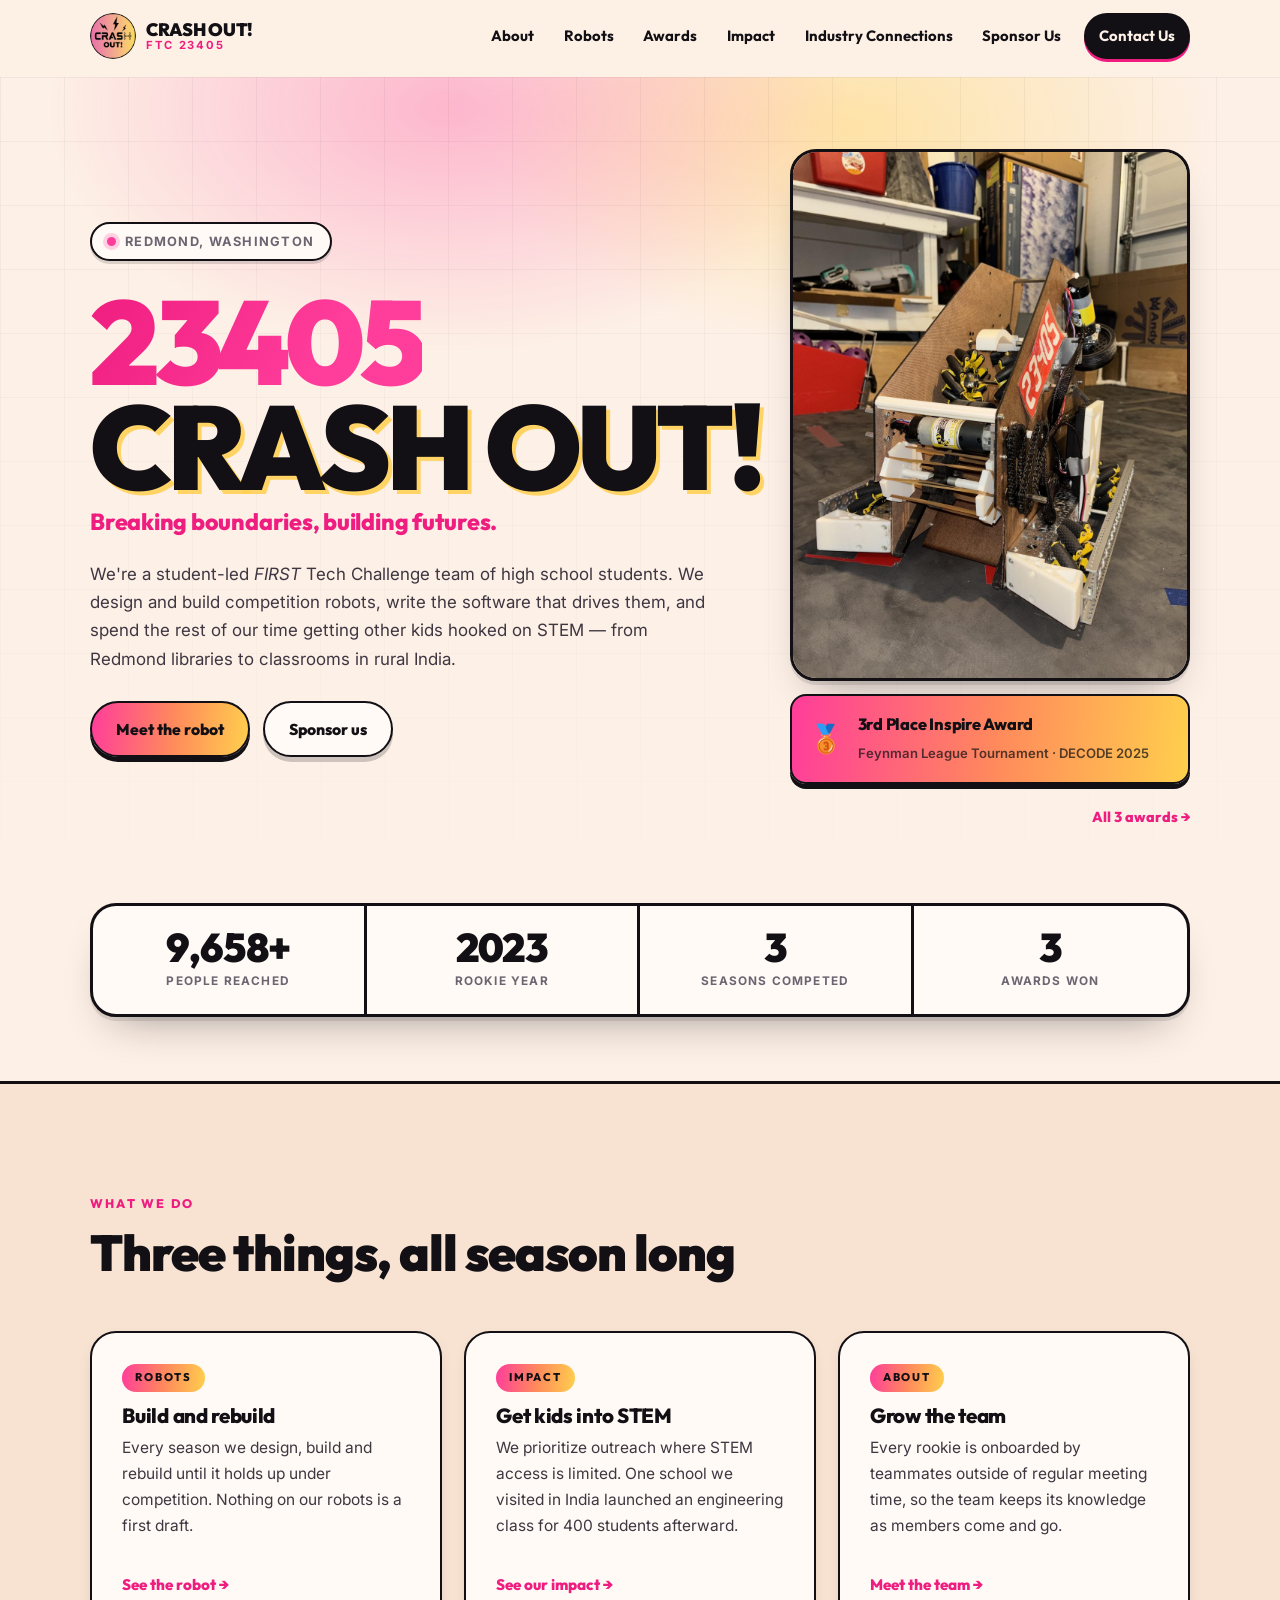
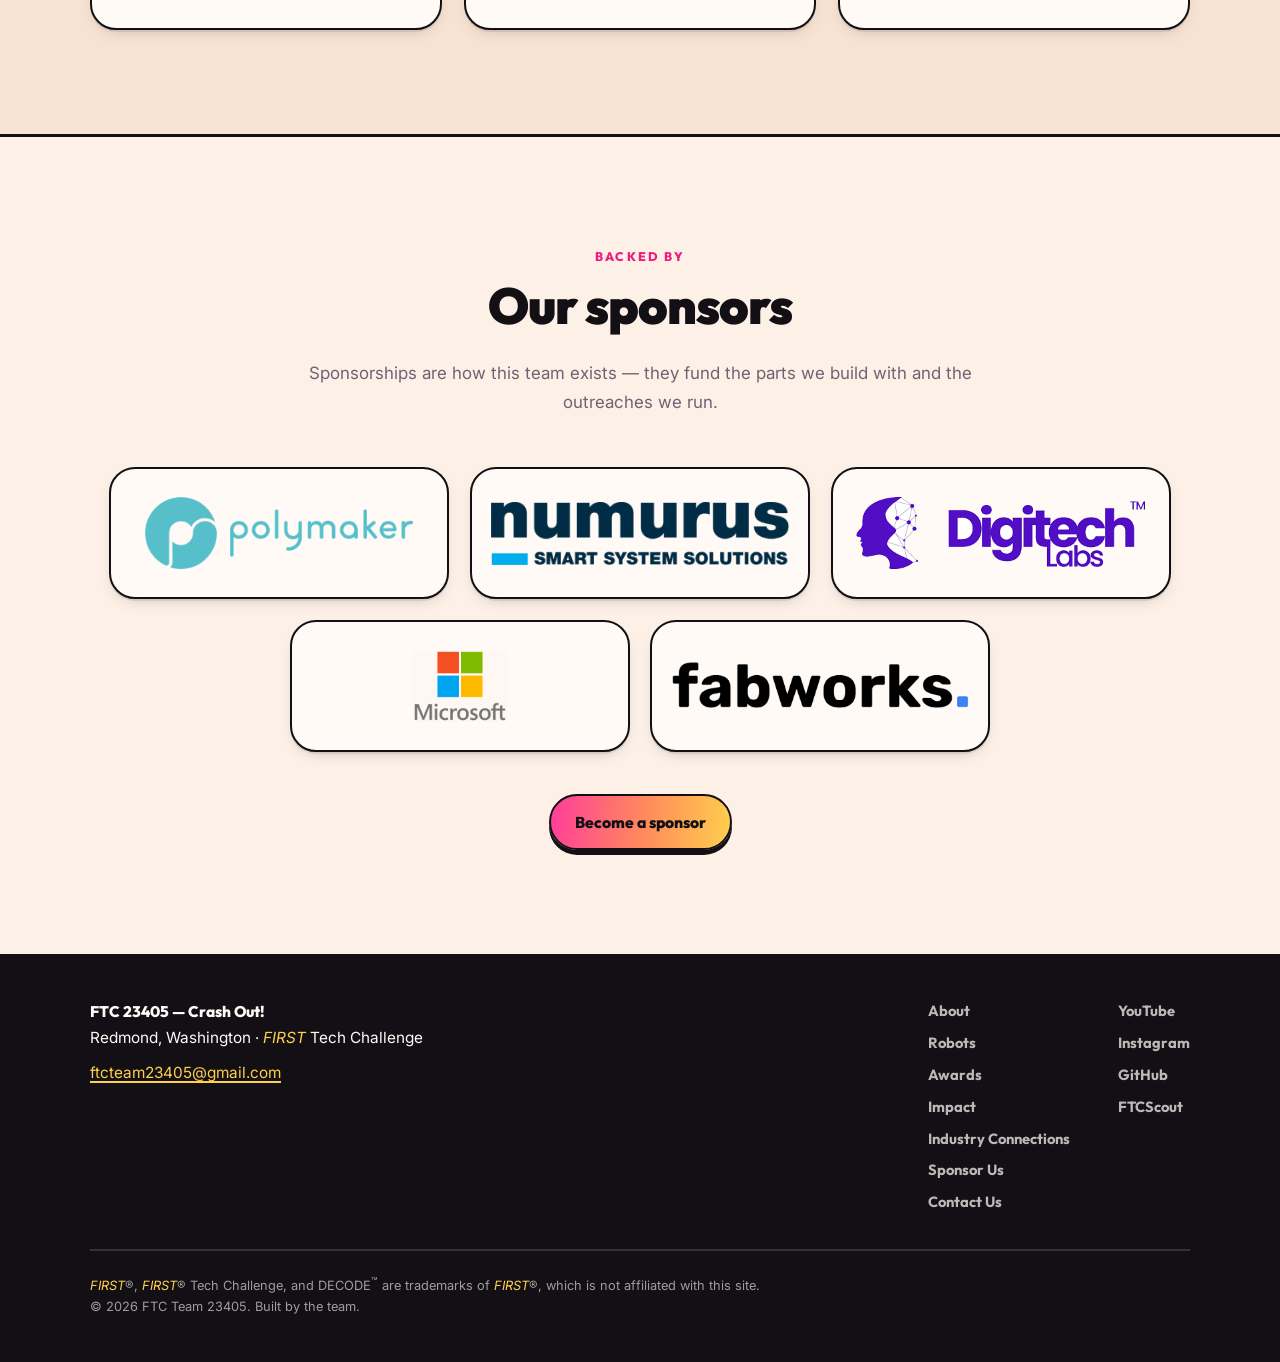
==== index.html @ 450152d6 "Add the Fabworks logo Fabworks' tile now shows their real logo instead of the text fallback, so all " ====
<!DOCTYPE html>
<html lang="en">
<head>
<meta charset="utf-8">
<meta name="viewport" content="width=device-width, initial-scale=1">
<title>Crash Out! &mdash; FTC Team 23405</title>
<meta name="description" content="FIRST Tech Challenge Team 23405 &quot;Crash Out!&quot; from Redmond, Washington. Breaking boundaries, building futures.">
<meta name="theme-color" content="#fdf0e6">

<meta property="og:type" content="website">
<meta property="og:title" content="Crash Out! — FTC Team 23405">
<meta property="og:description" content="FIRST Tech Challenge Team 23405 from Redmond, WA. Breaking boundaries, building futures.">
<meta property="og:url" content="https://ftc23405.github.io/">
<meta property="og:image" content="https://ftc23405.github.io/assets/img/og-cover.png">
<meta name="twitter:card" content="summary_large_image">

<link rel="icon" href="assets/img/favicon.svg" type="image/svg+xml">
<link rel="apple-touch-icon" href="assets/img/apple-touch-icon.png">

<link rel="preconnect" href="https://fonts.googleapis.com">
<link rel="preconnect" href="https://fonts.gstatic.com" crossorigin>
<link href="https://fonts.googleapis.com/css2?family=Outfit:wght@400;500;600;700;800;900&family=Inter:wght@400;500;600;700&display=swap" rel="stylesheet">

<link rel="stylesheet" href="assets/css/style.css">
<script>document.documentElement.classList.add("js");</script>
</head>
<body>

<a class="skip-link" href="#main">Skip to content</a>

<!-- ============ NAV (identical on every page except aria-current) ============ -->
<header class="nav" id="nav">
  <div class="nav__inner">
    <a class="brand" href="index.html" aria-current="page">
      <img class="brand__logo" src="assets/img/logo.png" alt="" width="46" height="46"
           data-fallback="assets/img/logo.svg">
      <span class="brand__text">
        <strong>CRASH OUT!</strong>
        <em>FTC&nbsp;23405</em>
      </span>
    </a>

    <nav class="nav__links" id="navLinks" aria-label="Main">
      <a href="about.html">About</a>
      <a href="robots.html">Robots</a>
      <a href="awards.html">Awards</a>
      <a href="impact.html">Impact</a>
      <a href="industry.html">Industry Connections</a>
      <a href="sponsor.html">Sponsor Us</a>
      <a class="nav__cta" href="contact.html">Contact Us</a>
    </nav>

    <button class="nav__toggle" id="navToggle" aria-expanded="false" aria-controls="navLinks" aria-label="Open menu">
      <span></span><span></span><span></span>
    </button>
  </div>
  <div class="nav__progress" id="navProgress" aria-hidden="true"></div>
</header>

<main id="main">

<!-- ============ HERO ============ -->
<section class="hero">
  <div class="hero__glow" aria-hidden="true"></div>
  <div class="hero__grid-lines" aria-hidden="true"></div>

  <div class="wrap hero__inner">
    <div class="hero__copy">
      <p class="eyebrow"><span class="dot"></span> Redmond, Washington</p>
      <h1 class="hero__title">
        <span class="hero__num">23405</span>
        <span class="hero__name">CRASH&nbsp;OUT!</span>
      </h1>
      <p class="hero__tag">Breaking boundaries, building futures.</p>
      <p class="hero__lede">
        We're a student-led <em>FIRST</em> Tech Challenge team of high school students. We design
        and build competition robots, write the software that drives them, and spend the rest of our
        time getting other kids hooked on STEM &mdash; from Redmond libraries to classrooms in rural
        India.
      </p>
      <div class="hero__actions">
        <a class="btn btn--primary" href="robots.html">Meet the robot</a>
        <a class="btn btn--ghost" href="sponsor.html">Sponsor us</a>
      </div>
    </div>

    <div class="hero__badge-stack">
      <figure class="hero__shot">
        <img src="assets/img/robot-decode.jpg"
             alt="The team's DECODE 2025-26 competition robot, showing its flywheel shooter, intake and ramp."
             width="1050" height="1400">
      </figure>
      <div class="badge-card badge-card--award">
        <span class="badge-card__medal" aria-hidden="true">🥉</span>
        <div>
          <strong>3rd Place Inspire Award</strong>
          <span>Feynman League Tournament &middot; DECODE 2025</span>
        </div>
      </div>
      <p class="hero__badge-more"><a href="awards.html">All 3 awards &rarr;</a></p>
    </div>
  </div>

  <div class="wrap">
    <ul class="statstrip">
      <li><span class="statstrip__num" data-count="10180" data-suffix="+">0</span><span class="statstrip__label">People reached</span></li>
      <!-- Not a data-count: a year must not be thousands-separated ("2,023") or counted up. -->
      <li><span class="statstrip__num">2023</span><span class="statstrip__label">Rookie year</span></li>
      <li><span class="statstrip__num" data-count="3">0</span><span class="statstrip__label">Seasons competed</span></li>
      <li><span class="statstrip__num" data-count="3">0</span><span class="statstrip__label">Awards won</span></li>
    </ul>
  </div>
</section>

<!-- ============ WHAT WE DO ============ -->
<section class="section section--alt">
  <div class="wrap">
    <header class="section__head reveal">
      <p class="kicker">What we do</p>
      <h2>Three things, all season long</h2>
    </header>

    <div class="grid grid--three">
      <a class="teaser reveal" href="robots.html">
        <span class="teaser__tag">Robots</span>
        <h3>Build and rebuild</h3>
        <p>
          Every season we design, build and rebuild until it holds up under competition. Nothing on
          our robots is a first draft.
        </p>
        <span class="teaser__go">See the robot &rarr;</span>
      </a>

      <a class="teaser reveal" href="impact.html">
        <span class="teaser__tag">Impact</span>
        <h3>Get kids into STEM</h3>
        <p>
          We prioritize outreach where STEM access is limited. One school we visited in India
          launched an engineering class for 400 students afterward.
        </p>
        <span class="teaser__go">See our impact &rarr;</span>
      </a>

      <a class="teaser reveal" href="about.html">
        <span class="teaser__tag">About</span>
        <h3>Grow the team</h3>
        <p>
          Every rookie is onboarded by teammates outside of regular meeting time, so the team keeps
          its knowledge as members come and go.
        </p>
        <span class="teaser__go">Meet the team &rarr;</span>
      </a>
    </div>
  </div>
</section>

<!-- ============ SPONSOR STRIP ============ -->
<section class="section">
  <div class="wrap">
    <header class="section__head section__head--center reveal">
      <p class="kicker">Backed by</p>
      <h2>Our sponsors</h2>
      <p class="section__sub">
        Sponsorships are how this team exists &mdash; they fund the parts we build with and the
        outreaches we run.
      </p>
    </header>

    <ul class="sponsors reveal">
      <li class="sponsor">
        <a href="https://polymaker.com/" target="_blank" rel="noopener">
          <img src="assets/img/sponsors/polymaker.png" alt="Polymaker" loading="lazy" width="700" height="188">
        </a>
      </li>
      <li class="sponsor">
        <a href="https://numurus.com/" target="_blank" rel="noopener">
          <img src="assets/img/sponsors/numurus.png" alt="Numurus" loading="lazy" width="700" height="148">
        </a>
      </li>
      <li class="sponsor">
        <a href="https://digitechlabs.com/" target="_blank" rel="noopener">
          <img src="assets/img/sponsors/digitech-labs.png" alt="Digitech Labs" loading="lazy" width="434" height="108">
        </a>
      </li>
      <li class="sponsor">
        <a href="https://www.microsoft.com/" target="_blank" rel="noopener">
          <img src="assets/img/sponsors/microsoft.png" alt="Microsoft" loading="lazy" width="261" height="200">
        </a>
      </li>
      <li class="sponsor">
        <a href="https://www.fabworks.com/" target="_blank" rel="noopener">
          <img src="assets/img/sponsors/fabworks.png" alt="Fabworks" loading="lazy" width="445" height="73">
        </a>
      </li>
    </ul>

    <p class="center-cta reveal"><a class="btn btn--primary" href="sponsor.html">Become a sponsor</a></p>
  </div>
</section>

</main>

<!-- ============ FOOTER ============ -->
<footer class="footer">
  <div class="wrap footer__inner">
    <div class="footer__brand">
      <p><strong>FTC 23405 &mdash; Crash Out!</strong><br>Redmond, Washington &middot; <em>FIRST</em> Tech Challenge</p>
      <p><a href="mailto:ftcteam23405@gmail.com">ftcteam23405@gmail.com</a></p>
    </div>

    <nav class="footer__nav" aria-label="Footer">
      <a href="about.html">About</a>
      <a href="robots.html">Robots</a>
      <a href="awards.html">Awards</a>
      <a href="impact.html">Impact</a>
      <a href="industry.html">Industry Connections</a>
      <a href="sponsor.html">Sponsor Us</a>
      <a href="contact.html">Contact Us</a>
    </nav>

    <nav class="footer__social" aria-label="Social">
      <a href="https://youtube.com/@ftc23405" target="_blank" rel="noopener">YouTube</a>
      <a href="https://instagram.com/ftc23405" target="_blank" rel="noopener">Instagram</a>
      <a href="https://github.com/ftcteam23405" target="_blank" rel="noopener">GitHub</a>
      <a href="https://ftcscout.org/teams/23405" target="_blank" rel="noopener">FTCScout</a>
    </nav>

    <p class="footer__legal">
      <em>FIRST</em>&reg;, <em>FIRST</em>&reg; Tech Challenge, and DECODE<sup>&trade;</sup> are trademarks of
      <em>FIRST</em>&reg;, which is not affiliated with this site.<br>
      &copy; <span data-year>2026</span> FTC Team 23405. Built by the team.
    </p>
  </div>
</footer>

<script src="assets/js/main.js" defer></script>
</body>
</html>
---- assets/css/style.css ----
/* ==========================================================================
   FTC 23405 "Crash Out!" — site styles
   Palette lifted from the team's engineering portfolio:
   cream page, hot-pink → amber gradient, orange content cards, black ink.
   ========================================================================== */

:root {
  /* brand */
  --cream:      #fdf0e6;
  --cream-deep: #f8e3d3;
  --pink:       #ff3d9a;
  --magenta:    #ef1d80;
  --coral:      #ff8a5c;
  --orange:     #f7943f;
  --orange-lt:  #fbb05c;
  --amber:      #ffcf4d;
  --ink:        #121014;
  --ink-soft:   #3e3742;
  --ink-mute:   #6d6472;
  --paper:      #fffaf5;
  --line:       #e8d3c1;

  --grad-brand: linear-gradient(96deg, var(--pink) 0%, var(--coral) 52%, var(--amber) 100%);
  --grad-card:  linear-gradient(150deg, var(--orange) 0%, var(--orange-lt) 100%);
  --grad-ink:   linear-gradient(160deg, #1a161d 0%, #241d28 100%);

  /* type */
  --ff-display: "Outfit", "Segoe UI", system-ui, sans-serif;
  --ff-body:    "Inter", "Segoe UI", system-ui, sans-serif;

  /* space + shape */
  --r-sm: 10px;
  --r-md: 16px;
  --r-lg: 26px;
  --r-pill: 999px;
  --gut: clamp(1.15rem, 4vw, 2.5rem);
  --maxw: 1180px;

  --shadow-sm: 0 2px 0 rgba(18,16,20,.08), 0 6px 18px -10px rgba(18,16,20,.35);
  --shadow-md: 0 4px 0 rgba(18,16,20,.10), 0 22px 45px -24px rgba(18,16,20,.45);
  --shadow-pop: 0 5px 0 var(--ink);

  --nav-h: 72px;
}

/* ---------- reset-ish ---------- */
*, *::before, *::after { box-sizing: border-box; }
html { -webkit-text-size-adjust: 100%; scroll-behavior: smooth; }
@media (prefers-reduced-motion: reduce) { html { scroll-behavior: auto; } }

body {
  margin: 0;
  font-family: var(--ff-body);
  font-size: clamp(1rem, .3vw + .95rem, 1.075rem);
  line-height: 1.68;
  color: var(--ink-soft);
  background: var(--cream);
  -webkit-font-smoothing: antialiased;
  overflow-x: hidden;
}

h1, h2, h3, h4 {
  font-family: var(--ff-display);
  color: var(--ink);
  line-height: 1.08;
  letter-spacing: -.02em;
  margin: 0 0 .5em;
}
h2 { font-size: clamp(2rem, 4.4vw, 3.15rem); font-weight: 900; }
h3 { font-size: clamp(1.2rem, 1.6vw, 1.42rem); font-weight: 800; letter-spacing: -.015em; }
h4 { font-size: 1.02rem; font-weight: 800; }
p  { margin: 0 0 1em; }
p:last-child { margin-bottom: 0; }
em { font-style: italic; }
a { color: var(--magenta); text-decoration-thickness: 2px; text-underline-offset: 3px; }
a:hover { color: var(--ink); }
img { max-width: 100%; height: auto; display: block; }
ul, ol { margin: 0; padding: 0; }

:focus-visible {
  outline: 3px solid var(--magenta);
  outline-offset: 3px;
  border-radius: 4px;
}

.skip-link {
  position: absolute; left: -9999px; top: 0; z-index: 200;
  background: var(--ink); color: #fff; padding: .8rem 1.2rem;
  border-radius: 0 0 var(--r-sm) 0; font-weight: 700;
}
.skip-link:focus { left: 0; color: #fff; }

.wrap { width: 100%; max-width: var(--maxw); margin-inline: auto; padding-inline: var(--gut); }

/* ==========================================================================
   NAV
   ========================================================================== */
.nav {
  position: sticky; top: 0; z-index: 100;
  background: rgba(253,240,230,.86);
  backdrop-filter: saturate(150%) blur(14px);
  border-bottom: 2px solid transparent;
  transition: border-color .25s ease, box-shadow .25s ease, background .25s ease;
}
.nav.is-stuck {
  border-bottom-color: var(--ink);
  box-shadow: 0 10px 30px -22px rgba(18,16,20,.6);
}
.nav__inner {
  max-width: var(--maxw); margin-inline: auto;
  padding: 0 var(--gut);
  min-height: var(--nav-h);
  display: flex; align-items: center; gap: 1rem;
}

.brand { display: flex; align-items: center; gap: .65rem; text-decoration: none; margin-right: auto; }
.brand__logo {
  width: 46px; height: 46px; flex: none;
  border-radius: 50%; object-fit: contain;
}
.brand__text { display: flex; flex-direction: column; line-height: 1.05; }
.brand__text strong {
  font-family: var(--ff-display); font-weight: 900; font-size: 1.12rem;
  letter-spacing: -.02em; color: var(--ink);
}
.brand__text em {
  font-style: normal; font-size: .7rem; font-weight: 700; letter-spacing: .16em;
  color: var(--magenta); text-transform: uppercase;
}

.nav__links { display: flex; align-items: center; gap: .25rem; }
.nav__links a {
  font-family: var(--ff-display);
  font-weight: 700; font-size: .93rem;
  color: var(--ink); text-decoration: none;
  padding: .55rem .8rem; border-radius: var(--r-pill);
  position: relative; transition: background .2s ease, color .2s ease;
}
.nav__links a:hover { background: rgba(239,29,128,.1); }

/* Active tab. Driven by aria-current in the markup, so the accessible state and the
   visual state can never disagree. */
.nav__links a[aria-current="page"] { color: var(--magenta); background: rgba(239,29,128,.12); }
.nav__links a[aria-current="page"]::after {
  content: ""; position: absolute;
  left: .8rem; right: .8rem; bottom: .18rem; height: 3px;
  border-radius: 2px; background: var(--grad-brand);
}
.nav__links .nav__cta {
  margin-left: .4rem; background: var(--ink); color: var(--cream);
  border: 2px solid var(--ink); box-shadow: 0 3px 0 var(--magenta);
}
.nav__links .nav__cta:hover { background: var(--magenta); border-color: var(--magenta); color: #fff; box-shadow: 0 3px 0 var(--ink); }
.nav__links .nav__cta[aria-current="page"] { background: var(--magenta); border-color: var(--magenta); color: #fff; }
.nav__links .nav__cta[aria-current="page"]::after { display: none; }

.nav__toggle {
  display: none; width: 44px; height: 40px; flex: none;
  background: var(--paper); border: 2px solid var(--ink); border-radius: var(--r-sm);
  cursor: pointer; padding: 0; place-items: center; gap: 5px;
}
.nav__toggle span { display: block; width: 20px; height: 2.5px; background: var(--ink); border-radius: 2px; transition: transform .25s ease, opacity .2s ease; }
.nav__toggle[aria-expanded="true"] span:nth-child(1) { transform: translateY(7.5px) rotate(45deg); }
.nav__toggle[aria-expanded="true"] span:nth-child(2) { opacity: 0; }
.nav__toggle[aria-expanded="true"] span:nth-child(3) { transform: translateY(-7.5px) rotate(-45deg); }

.nav__progress {
  height: 3px; width: 0%;
  background: var(--grad-brand);
  transition: width .1s linear;
}

/* 1080px, not 900: seven tabs including "Industry Connections" need the room. */
@media (max-width: 1080px) {
  .nav__toggle { display: grid; }
  .nav__links {
    position: absolute; inset: var(--nav-h) 0 auto 0;
    flex-direction: column; align-items: stretch; gap: .2rem;
    background: var(--paper);
    border-block: 2px solid var(--ink);
    padding: .8rem var(--gut) 1.2rem;
    box-shadow: var(--shadow-md);
    display: none;
  }
  .nav__links.is-open { display: flex; }
  .nav__links a { padding: .8rem 1rem; font-size: 1.05rem; }
  .nav__links .nav__cta { margin: .4rem 0 0; text-align: center; }
  /* A full-width bar reads better than an underline in the stacked menu. */
  .nav__links a[aria-current="page"]::after {
    left: 0; right: auto; top: 0; bottom: 0;
    width: 5px; height: auto; border-radius: 0;
  }
}

/* ==========================================================================
   HERO
   ========================================================================== */
.hero { position: relative; padding: clamp(3rem, 8vh, 6rem) 0 0; overflow: hidden; }
.hero__glow {
  position: absolute; z-index: 0; pointer-events: none;
  inset-inline: -20%; top: -45vh; height: 95vh;
  background:
    radial-gradient(closest-side, rgba(255,61,154,.32), transparent 72%) 22% 55% / 62% 78% no-repeat,
    radial-gradient(closest-side, rgba(255,207,77,.42), transparent 70%) 78% 62% / 58% 72% no-repeat;
  filter: blur(6px);
}
.hero__grid-lines {
  position: absolute; inset: 0; z-index: 0; pointer-events: none;
  background-image:
    linear-gradient(to right, rgba(18,16,20,.045) 1px, transparent 1px),
    linear-gradient(to bottom, rgba(18,16,20,.045) 1px, transparent 1px);
  background-size: 64px 64px;
  mask-image: linear-gradient(to bottom, #000 0%, transparent 88%);
}
.hero__inner {
  position: relative; z-index: 1;
  display: grid; grid-template-columns: minmax(0,1.35fr) minmax(0,.85fr);
  gap: clamp(2rem, 5vw, 4rem); align-items: center;
  padding-bottom: clamp(2.5rem, 6vw, 4.5rem);
}
@media (max-width: 980px) { .hero__inner { grid-template-columns: 1fr; } }

.eyebrow {
  display: inline-flex; align-items: center; gap: .55rem;
  font-size: .8rem; font-weight: 700; letter-spacing: .1em; text-transform: uppercase;
  color: var(--ink-mute);
  background: var(--paper); border: 2px solid var(--ink);
  border-radius: var(--r-pill); padding: .4rem .95rem;
  box-shadow: 0 3px 0 rgba(18,16,20,.14);
}
.eyebrow .dot {
  width: 9px; height: 9px; border-radius: 50%; background: var(--pink);
  box-shadow: 0 0 0 4px rgba(255,61,154,.22);
  animation: pulse 2.4s ease-in-out infinite;
}
@keyframes pulse { 50% { box-shadow: 0 0 0 8px rgba(255,61,154,0); } }

.hero__title { margin: 1.1rem 0 .35rem; display: flex; flex-wrap: wrap; align-items: baseline; gap: .1em .35em; }
.hero__num, .hero__name {
  font-family: var(--ff-display); font-weight: 900;
  font-size: clamp(3rem, 11.5vw, 7.4rem); line-height: .86;
  letter-spacing: -.045em;
}
.hero__num {
  background: linear-gradient(120deg, var(--magenta), var(--pink) 70%);
  -webkit-background-clip: text; background-clip: text; color: transparent;
}
.hero__name {
  color: var(--ink);
  text-shadow: 4px 4px 0 rgba(255,207,77,.85);
}
.hero__tag {
  font-family: var(--ff-display); font-weight: 800;
  font-size: clamp(1.05rem, 2.2vw, 1.45rem);
  color: var(--magenta); letter-spacing: -.01em;
  margin: 0 0 1.1rem;
}
.hero__lede { max-width: 56ch; font-size: 1.06rem; color: var(--ink-soft); }
.hero__actions { display: flex; flex-wrap: wrap; gap: .8rem; margin-top: 1.7rem; }

/* buttons */
.btn {
  display: inline-flex; align-items: center; justify-content: center; gap: .5rem;
  font-family: var(--ff-display); font-weight: 800; font-size: .98rem;
  padding: .82rem 1.5rem; border-radius: var(--r-pill);
  text-decoration: none; border: 2.5px solid var(--ink); cursor: pointer;
  transition: transform .16s ease, box-shadow .16s ease, background .2s ease, color .2s ease;
}
.btn--lg { font-size: 1.1rem; padding: 1rem 1.8rem; }
.btn--primary { background: var(--grad-brand); color: var(--ink); box-shadow: var(--shadow-pop); }
.btn--primary:hover { transform: translateY(-3px); box-shadow: 0 8px 0 var(--ink); color: var(--ink); }
.btn--ghost { background: var(--paper); color: var(--ink); box-shadow: 0 5px 0 rgba(18,16,20,.2); }
.btn--ghost:hover { transform: translateY(-3px); background: var(--ink); color: var(--cream); box-shadow: 0 8px 0 var(--magenta); }
.btn:active { transform: translateY(1px); box-shadow: 0 2px 0 var(--ink); }

/* award badges */
.hero__badge-stack { display: grid; gap: .8rem; }
.badge-card {
  display: flex; align-items: center; gap: .9rem;
  background: var(--paper); border: 2.5px solid var(--ink);
  border-radius: var(--r-md); padding: .95rem 1.1rem;
  box-shadow: var(--shadow-sm);
  transition: transform .2s ease, box-shadow .2s ease;
}
.badge-card:hover { transform: translateX(4px); box-shadow: var(--shadow-md); }
.badge-card--award {
  background: var(--grad-brand);
  box-shadow: 0 5px 0 var(--ink);
}
.badge-card__medal { font-size: 1.7rem; line-height: 1; flex: none; }
.badge-card strong {
  display: block; font-family: var(--ff-display); font-weight: 800;
  font-size: 1.02rem; color: var(--ink); letter-spacing: -.015em;
}
.badge-card span:not(.badge-card__medal) { font-size: .82rem; color: var(--ink-mute); }
.badge-card--award span:not(.badge-card__medal) { color: rgba(18,16,20,.72); font-weight: 600; }

/* stat strip */
.statstrip {
  position: relative; z-index: 1;
  list-style: none; display: grid; grid-template-columns: repeat(4, 1fr);
  gap: 0; border: 3px solid var(--ink); border-radius: var(--r-lg);
  background: var(--paper); overflow: hidden;
  box-shadow: var(--shadow-md);
  margin-bottom: clamp(2rem, 6vw, 4rem);
}
.statstrip li {
  padding: 1.35rem 1rem; text-align: center;
  border-right: 3px solid var(--ink);
}
.statstrip li:last-child { border-right: 0; }
.statstrip__num {
  display: block; font-family: var(--ff-display); font-weight: 900;
  font-size: clamp(1.6rem, 3.4vw, 2.5rem); line-height: 1;
  color: var(--ink); letter-spacing: -.03em;
  font-variant-numeric: tabular-nums;
}
.statstrip__label {
  display: block; margin-top: .3rem;
  font-size: .74rem; font-weight: 700; letter-spacing: .1em;
  text-transform: uppercase; color: var(--ink-mute);
}
@media (max-width: 700px) {
  .statstrip { grid-template-columns: 1fr 1fr; }
  .statstrip li:nth-child(2) { border-right: 0; }
  .statstrip li:nth-child(-n+2) { border-bottom: 3px solid var(--ink); }
}

/* ==========================================================================
   SECTIONS
   ========================================================================== */
.section { padding: clamp(3.5rem, 9vw, 6.5rem) 0; position: relative; }
.section--alt { background: var(--cream-deep); border-block: 3px solid var(--ink); }
.section--dark { background: var(--grad-ink); border-block: 3px solid var(--ink); color: rgba(255,250,245,.82); }
.section--dark h2, .section--dark h3 { color: var(--paper); }
.section--dark .section__sub { color: rgba(255,250,245,.7); }

.section__head { max-width: 62ch; margin-bottom: clamp(2rem, 5vw, 3.2rem); }
.kicker {
  display: inline-block;
  font-family: var(--ff-display); font-weight: 800;
  font-size: .78rem; letter-spacing: .18em; text-transform: uppercase;
  color: var(--magenta); margin: 0 0 .7rem;
}
.kicker--light { color: var(--amber); }
.section__sub { font-size: 1.06rem; color: var(--ink-mute); margin: 0; }

.subhead {
  font-size: clamp(1.35rem, 2.6vw, 1.9rem); font-weight: 900;
  margin: clamp(2.8rem, 6vw, 4rem) 0 .3rem;
}
.subhead--tight { margin-top: clamp(1.6rem, 3vw, 2.2rem); }
.subhead__note { color: var(--ink-mute); margin-bottom: 1.6rem; }

/* Reveal on scroll. Scoped to .js (set by an inline script in <head>) so content is
   always visible if JavaScript is unavailable or main.js fails to load. */
.js .reveal {
  opacity: 0; transform: translateY(22px);
  transition: opacity .6s ease, transform .6s cubic-bezier(.2,.7,.3,1);
}
.js .reveal.is-in { opacity: 1; transform: none; }
@media (prefers-reduced-motion: reduce) {
  .js .reveal { opacity: 1; transform: none; transition: none; }
}

/* ==========================================================================
   CARDS / ABOUT
   ========================================================================== */
.grid { display: grid; gap: clamp(1rem, 2vw, 1.35rem); }
.grid--about { grid-template-columns: repeat(6, 1fr); }
.grid--about > * { grid-column: span 3; }
.grid--about .card--wide { grid-column: span 6; }
.grid--about .card--goals { grid-column: span 6; }
.grid--about .card--quote { grid-column: span 6; }
@media (max-width: 880px) {
  /* Collapse to one track. The span overrides below must repeat the two-class selectors
     above: `.grid--about > *` alone loses the specificity contest to
     `.grid--about .card--wide`, leaving a stale span that re-creates the extra columns. */
  .grid--about { grid-template-columns: 1fr; }
  .grid--about > *,
  .grid--about .card--wide,
  .grid--about .card--goals,
  .grid--about .card--quote { grid-column: auto; }
}

.card {
  background: var(--grad-card); color: rgba(18,16,20,.86);
  border: 2.5px solid var(--ink); border-radius: var(--r-lg);
  padding: clamp(1.3rem, 2.4vw, 1.9rem);
  box-shadow: var(--shadow-sm);
  transition: transform .22s ease, box-shadow .22s ease;
}
.card:hover { transform: translateY(-4px); box-shadow: var(--shadow-md); }
.card h3 { margin-bottom: .6rem; }
.card--values { background: var(--paper); }
.card--quote {
  background: var(--paper); border-left-width: 12px; border-left-color: var(--magenta);
  display: flex; flex-direction: column; justify-content: center;
}
.card--quote blockquote {
  margin: 0 0 .8rem; font-family: var(--ff-display); font-weight: 600;
  font-size: clamp(1rem, 1.6vw, 1.15rem); line-height: 1.45; color: var(--ink);
}
.card--quote footer { font-size: .88rem; font-weight: 700; color: var(--magenta); }
.card--cta { background: var(--paper); display: flex; flex-direction: column; align-items: flex-start; gap: .4rem; }
.card--cta .btn { margin-top: .8rem; }

.ticks { list-style: none; display: grid; gap: .7rem; }
.ticks li { position: relative; padding-left: 1.9rem; font-size: .98rem; }
.ticks li::before {
  content: ""; position: absolute; left: 0; top: .45em;
  width: 1.15rem; height: 1.15rem; border-radius: 50%;
  background: var(--grad-brand); border: 2px solid var(--ink);
}
.ticks li::after {
  content: ""; position: absolute; left: .34rem; top: .72em;
  width: .32rem; height: .58rem;
  border: 2px solid var(--ink); border-top: 0; border-left: 0;
  transform: rotate(42deg);
}

.goalset { display: grid; grid-template-columns: repeat(3, 1fr); gap: 1rem; }
@media (max-width: 780px) { .goalset { grid-template-columns: 1fr; } }
.goal {
  background: rgba(255,250,245,.55); border: 2px solid rgba(18,16,20,.5);
  border-radius: var(--r-md); padding: 1.1rem;
}
.goal__tag {
  display: inline-block; margin-bottom: .5rem;
  font-family: var(--ff-display); font-weight: 800; font-size: .72rem;
  letter-spacing: .12em; text-transform: uppercase;
  background: var(--ink); color: var(--cream);
  padding: .28rem .7rem; border-radius: var(--r-pill);
}
.goal p { font-size: .93rem; margin: 0; }

/* ==========================================================================
   TIMELINE
   ========================================================================== */
.timeline { list-style: none; position: relative; padding-left: 2.6rem; }
.timeline::before {
  content: ""; position: absolute; left: .72rem; top: .6rem; bottom: 2rem;
  width: 4px; border-radius: 2px; background: var(--grad-brand);
}
.timeline__item { position: relative; padding-bottom: 1.5rem; }
.timeline__dot {
  position: absolute; left: -2.6rem; top: .35rem;
  width: 1.35rem; height: 1.35rem; border-radius: 50%;
  background: var(--grad-brand); border: 3px solid var(--ink);
  box-shadow: 0 0 0 5px var(--cream-deep);
}
.timeline__dot--hollow { background: var(--cream-deep); }
.timeline__body {
  background: var(--paper); border: 2.5px solid var(--ink); border-radius: var(--r-lg);
  padding: clamp(1.2rem, 2.2vw, 1.7rem);
  box-shadow: var(--shadow-sm);
  transition: transform .2s ease, box-shadow .2s ease;
}
.timeline__body:hover { transform: translateX(5px); box-shadow: var(--shadow-md); }
.timeline__body--muted { background: transparent; box-shadow: none; border-style: dashed; }
.timeline__date {
  font-family: var(--ff-display); font-weight: 800; font-size: .78rem;
  letter-spacing: .12em; text-transform: uppercase; color: var(--magenta);
  margin: 0 0 .35rem;
}
.timeline__body h3 { margin-bottom: .25rem; font-size: clamp(1.25rem, 2.2vw, 1.6rem); }
.timeline__meta { font-size: .88rem; font-weight: 600; color: var(--ink-mute); margin-bottom: .8rem; }
.pill {
  display: inline-block; margin-top: 1rem;
  font-family: var(--ff-display); font-weight: 800; font-size: .74rem;
  letter-spacing: .1em; text-transform: uppercase;
  padding: .35rem .85rem; border-radius: var(--r-pill);
  border: 2px solid var(--ink); background: var(--amber); color: var(--ink);
}

/* process */
.process {
  list-style: none;
  display: grid; grid-template-columns: repeat(5, 1fr);
  gap: .9rem; counter-reset: none;
}
@media (max-width: 1000px) { .process { grid-template-columns: repeat(2, 1fr); } }
@media (max-width: 560px)  { .process { grid-template-columns: 1fr; } }
.process li {
  background: var(--paper); border: 2.5px solid var(--ink); border-radius: var(--r-lg);
  padding: 1.2rem 1.1rem; position: relative;
  box-shadow: var(--shadow-sm);
  transition: transform .2s ease;
}
.process li:hover { transform: translateY(-5px); }
.process__n {
  display: grid; place-items: center;
  width: 2.1rem; height: 2.1rem; margin-bottom: .7rem;
  border-radius: 50%; background: var(--grad-brand); border: 2.5px solid var(--ink);
  font-family: var(--ff-display); font-weight: 900; color: var(--ink);
}
.process h4 { margin-bottom: .35rem; }
.process p { font-size: .9rem; color: var(--ink-mute); }

/* ==========================================================================
   SOFTWARE
   ========================================================================== */
.grid--soft { grid-template-columns: repeat(3, 1fr); }
.grid--soft .scard--wide { grid-column: span 2; }
@media (max-width: 1000px) { .grid--soft { grid-template-columns: repeat(2, 1fr); } }
@media (max-width: 700px)  { .grid--soft { grid-template-columns: 1fr; } .grid--soft .scard--wide { grid-column: span 1; } }

.scard {
  background: rgba(255,250,245,.055);
  border: 2px solid rgba(255,250,245,.16);
  border-radius: var(--r-lg);
  padding: clamp(1.3rem, 2.4vw, 1.8rem);
  transition: border-color .25s ease, background .25s ease, transform .25s ease;
}
.scard:hover {
  border-color: var(--amber); background: rgba(255,250,245,.09);
  transform: translateY(-4px);
}
.scard__tag {
  display: inline-block; margin-bottom: .8rem;
  font-family: var(--ff-display); font-weight: 800; font-size: .7rem;
  letter-spacing: .16em; text-transform: uppercase;
  background: var(--grad-brand); color: var(--ink);
  padding: .3rem .8rem; border-radius: var(--r-pill);
}
.scard h3 { margin-bottom: .55rem; }
.scard p { font-size: .97rem; }
.section--dark em { color: var(--amber); font-style: italic; }

/* ==========================================================================
   OUTREACH
   ========================================================================== */
.reachbar {
  display: grid; grid-template-columns: repeat(6, 1fr);
  border: 3px solid var(--ink); border-radius: var(--r-lg);
  background: var(--paper); overflow: hidden;
  box-shadow: var(--shadow-md); margin-bottom: clamp(1.6rem, 4vw, 2.6rem);
}
@media (max-width: 900px) { .reachbar { grid-template-columns: repeat(3, 1fr); } }
@media (max-width: 520px) { .reachbar { grid-template-columns: repeat(2, 1fr); } }
.reachbar > div {
  padding: 1.15rem .85rem; text-align: center;
  border-right: 2px solid rgba(18,16,20,.16);
  border-bottom: 2px solid rgba(18,16,20,.16);
}
.reachbar > div:last-child { border-right: 0; }
.reachbar__total { background: var(--grad-brand); }
.reachbar__n {
  display: block; font-family: var(--ff-display); font-weight: 900;
  font-size: clamp(1.25rem, 2.6vw, 1.85rem); line-height: 1.1;
  color: var(--ink); font-variant-numeric: tabular-nums; letter-spacing: -.02em;
}
.reachbar > div > span:last-child {
  font-size: .7rem; font-weight: 700; letter-spacing: .1em;
  text-transform: uppercase; color: var(--ink-mute);
}
.reachbar__total > span:last-child { color: rgba(18,16,20,.75); }

.grid--reach { grid-template-columns: repeat(6, 1fr); }
.grid--reach > * { grid-column: span 2; }
.grid--reach .rcard--feature { grid-column: span 6; }
.grid--reach .rcard--half { grid-column: span 3; }
@media (max-width: 940px) {
  /* Collapse to one track. The span overrides must repeat the two-class selectors above:
     `.grid--reach > *` alone loses to `.grid--reach .rcard--feature`, and the stale
     `span 6` then forces six implicit columns back into existence. */
  .grid--reach { grid-template-columns: 1fr; }
  .grid--reach > *,
  .grid--reach .rcard--feature,
  .grid--reach .rcard--half { grid-column: auto; }
}

.grid--two { grid-template-columns: 1fr 1fr; }
@media (max-width: 860px) { .grid--two { grid-template-columns: 1fr; } }

.rcard {
  background: var(--paper); border: 2.5px solid var(--ink); border-radius: var(--r-lg);
  padding: clamp(1.3rem, 2.4vw, 1.9rem); box-shadow: var(--shadow-sm);
  transition: transform .22s ease, box-shadow .22s ease;
}
.rcard:hover { transform: translateY(-4px); box-shadow: var(--shadow-md); }
.rcard--feature { background: var(--grad-card); }
.rcard__tag {
  display: inline-block; margin-bottom: .75rem;
  font-family: var(--ff-display); font-weight: 800; font-size: .7rem;
  letter-spacing: .16em; text-transform: uppercase;
  background: var(--ink); color: var(--cream);
  padding: .3rem .8rem; border-radius: var(--r-pill);
}
.rcard h3 { margin-bottom: .55rem; }
.rcard p { font-size: .97rem; }
.rcard__result {
  margin-top: 1rem; padding: .9rem 1.1rem;
  background: var(--paper); border: 2px solid var(--ink); border-radius: var(--r-md);
  font-size: .97rem;
}
.mini-quote {
  margin: 1.1rem 0 0; padding: 1.05rem 1.25rem;
  background: var(--ink); color: rgba(255,250,245,.9);
  border-radius: var(--r-md); font-size: .97rem; font-style: italic;
}
.mini-quote footer { margin-top: .6rem; font-style: normal; font-size: .85rem; color: var(--amber); font-weight: 700; }

.teamlist { list-style: none; display: grid; gap: .7rem; }
.teamlist li {
  position: relative; padding-left: 1.15rem; font-size: .95rem;
}
.teamlist li::before {
  content: ""; position: absolute; left: 0; top: .62em;
  width: .45rem; height: .45rem; border-radius: 50%; background: var(--magenta);
}

.quotes {
  display: grid; grid-template-columns: repeat(3, 1fr);
  gap: clamp(1rem, 2vw, 1.35rem); margin-top: clamp(1.6rem, 4vw, 2.4rem);
}
@media (max-width: 900px) { .quotes { grid-template-columns: 1fr; } }
.quote {
  margin: 0; padding: 1.4rem 1.5rem;
  background: var(--cream-deep); border: 2.5px solid var(--ink);
  border-radius: var(--r-lg); position: relative;
  font-family: var(--ff-display); font-weight: 500; font-size: 1rem;
  line-height: 1.5; color: var(--ink);
}
.quote::before {
  content: "“"; position: absolute; top: -.2em; left: .55rem;
  font-family: var(--ff-display); font-size: 4.4rem; font-weight: 900;
  color: var(--pink); opacity: .35; line-height: 1;
}
.quote footer { margin-top: .8rem; font-size: .85rem; font-weight: 700; color: var(--magenta); }

/* ==========================================================================
   SPONSORS
   ========================================================================== */
/* Flex, not a fixed grid: the sponsor count changes between seasons, and flex wraps
   with the final row centred instead of leaving an orphan hanging on the left. */
.sponsors {
  list-style: none;
  display: flex; flex-wrap: wrap; justify-content: center;
  gap: clamp(.8rem, 2vw, 1.3rem);
  margin-bottom: clamp(1.6rem, 4vw, 2.6rem);
}
/* 270px basis keeps it to ~3 per row on desktop. Narrower tiles squeeze wide wordmarks
   down to ~35px tall, which makes taglines unreadable. */
.sponsor { flex: 1 1 270px; max-width: 340px; }
.sponsor a {
  display: grid; place-items: center; min-height: 132px;
  background: var(--paper); border: 2.5px solid var(--ink); border-radius: var(--r-lg);
  padding: 1.4rem 1.2rem; box-shadow: var(--shadow-sm);
  transition: transform .2s ease, box-shadow .2s ease;
}
.sponsor a:hover { transform: translateY(-5px); box-shadow: var(--shadow-md); }
/* Cap height AND width so wide wordmarks and squarer stacked marks land at a
   similar visual weight instead of the square ones looking tiny. */
.sponsor img { max-height: 72px; max-width: 100%; width: auto; object-fit: contain; }
.sponsor__fallback {
  font-family: var(--ff-display); font-weight: 800; font-size: 1.15rem;
  color: var(--ink); text-align: center; letter-spacing: -.01em;
}

.grid--why { grid-template-columns: 1fr 1fr; }
@media (max-width: 880px) { .grid--why { grid-template-columns: 1fr; } }

.spend { list-style: none; margin-top: 1.1rem; display: grid; gap: .45rem; }
.spend li {
  display: flex; align-items: baseline; gap: .6rem;
  font-size: .93rem; padding-bottom: .35rem;
  border-bottom: 2px dotted rgba(18,16,20,.22);
}
.spend li span { flex: 1; }
.spend li b { font-family: var(--ff-display); font-weight: 900; color: var(--ink); }
.spend__total {
  margin-top: .3rem; padding-top: .55rem;
  border-bottom: 0 !important;
  border-top: 3px solid var(--ink);
  font-weight: 700; color: var(--ink);
}

/* ==========================================================================
   CONTACT + FOOTER
   ========================================================================== */
.section--contact {
  background: var(--grad-brand);
  border-top: 3px solid var(--ink);
}
.contact {
  display: grid; grid-template-columns: minmax(0,1fr) minmax(0,.85fr);
  gap: clamp(2rem, 5vw, 3.5rem); align-items: center;
}
@media (max-width: 880px) { .contact { grid-template-columns: 1fr; } }
.contact__copy .kicker { color: var(--ink); }
.contact__copy h2 { font-size: clamp(2.2rem, 6vw, 3.6rem); }
.contact__copy p { color: rgba(18,16,20,.8); max-width: 46ch; font-size: 1.06rem; }
.contact__copy .btn { margin-top: 1.3rem; background: var(--paper); }
.contact__copy .btn:hover { background: var(--ink); color: var(--paper); }

.contact__links { list-style: none; display: grid; gap: .75rem; }
.contact__links a {
  display: flex; flex-direction: column; gap: .1rem;
  background: rgba(255,250,245,.9); border: 2.5px solid var(--ink);
  border-radius: var(--r-md); padding: .95rem 1.2rem;
  text-decoration: none; box-shadow: 0 3px 0 rgba(18,16,20,.35);
  transition: transform .18s ease, box-shadow .18s ease, background .2s ease;
}
.contact__links a:hover { transform: translateX(6px); background: var(--paper); box-shadow: 0 3px 0 var(--ink); }
.contact__links span {
  font-family: var(--ff-display); font-weight: 800; font-size: 1.05rem; color: var(--ink);
}
.contact__links small { font-size: .84rem; color: var(--ink-mute); }

.footer { background: var(--ink); color: rgba(255,250,245,.6); padding: 2.8rem 0; }
.footer__brand strong { font-family: var(--ff-display); font-weight: 800; }
.footer em { color: var(--amber); font-style: italic; }

/* ==========================================================================
   SEASON CARDS (Robots page) — one per season, final robot only
   ========================================================================== */
.season {
  display: grid; grid-template-columns: minmax(0,.85fr) minmax(0,1.15fr);
  gap: clamp(1.2rem, 3vw, 2.4rem); align-items: start;
  background: var(--paper); border: 3px solid var(--ink); border-radius: var(--r-lg);
  padding: clamp(1.2rem, 2.6vw, 2rem);
  box-shadow: var(--shadow-md);
  margin-bottom: clamp(1.4rem, 3vw, 2.2rem);
}
.season--alt { grid-template-columns: minmax(0,1.15fr) minmax(0,.85fr); }
.season--alt .season__media { order: 2; }
@media (max-width: 860px) {
  .season, .season--alt { grid-template-columns: 1fr; }
  .season--alt .season__media { order: 0; }
}

.season__media {
  margin: 0; border: 2.5px solid var(--ink); border-radius: var(--r-md);
  overflow: hidden; background: var(--cream-deep);
}
.season__media img { width: 100%; height: auto; display: block; }
.season__media figcaption {
  padding: .55rem .8rem; font-size: .78rem; font-weight: 600;
  color: var(--ink-mute); background: var(--cream-deep);
  border-top: 2px solid var(--ink);
}

.season__badge {
  display: inline-block; margin-bottom: .7rem;
  font-family: var(--ff-display); font-weight: 800; font-size: .7rem;
  letter-spacing: .16em; text-transform: uppercase;
  background: var(--grad-brand); color: var(--ink);
  padding: .3rem .8rem; border-radius: var(--r-pill);
  border: 2px solid var(--ink);
}
.season__badge--past { background: var(--cream-deep); }

/* A season card with no photo (e.g. a mentored team) is a single column. */
.season--nomedia { grid-template-columns: 1fr; }

.season h2, .season > .season__body > h3 {
  font-size: clamp(1.6rem, 3.4vw, 2.4rem); margin-bottom: .3rem;
  font-weight: 900; letter-spacing: -.02em;
}
.season__result {
  font-family: var(--ff-display); font-weight: 800; font-size: .98rem;
  color: var(--magenta); margin: 0 0 .9rem;
}
.season__intro { font-size: 1rem; margin-bottom: 1.2rem; }

.season__cols { display: grid; grid-template-columns: 1fr 1fr; gap: 1rem; margin-top: 1.1rem; }
.season__cols--full { grid-template-columns: 1fr; }
@media (max-width: 620px) { .season__cols { grid-template-columns: 1fr; } }
.season__col h4 {
  font-size: .76rem; letter-spacing: .14em; text-transform: uppercase;
  margin-bottom: .6rem; color: var(--ink);
}
.season__col {
  background: rgba(247,148,63,.12);
  border-left: 5px solid var(--orange);
  border-radius: 0 var(--r-md) var(--r-md) 0;
  padding: .95rem 1.05rem;
}
.season__col--soft { background: rgba(239,29,128,.08); border-left-color: var(--magenta); }
.season__col h3 {
  font-size: .76rem; letter-spacing: .14em; text-transform: uppercase;
  margin-bottom: .6rem; color: var(--ink);
}
.season__col ul { list-style: none; display: grid; gap: .5rem; }
.season__col li { position: relative; padding-left: 1.1rem; font-size: .93rem; }
.season__col li::before {
  content: ""; position: absolute; left: 0; top: .58em;
  width: .4rem; height: .4rem; border-radius: 50%; background: var(--ink);
}
.season__col--soft li::before { background: var(--magenta); }

/* Team photo at the top of the About page. Capped at 700px and centred: the source is
   640px wide, so a full-bleed figure would upscale it ~1.7x and look soft. */
.teamshot {
  margin: 0 auto clamp(1rem, 2vw, 1.35rem);
  max-width: 700px;
  border: 3px solid var(--ink); border-radius: var(--r-lg);
  overflow: hidden; background: var(--cream-deep);
  box-shadow: var(--shadow-md);
}
.teamshot img { width: 100%; height: auto; display: block; }
.teamshot figcaption {
  padding: .6rem .9rem; font-size: .8rem; font-weight: 700;
  letter-spacing: .06em; text-transform: uppercase; color: var(--ink-mute);
  background: var(--paper); border-top: 3px solid var(--ink);
}

/* highlighted statement inside a card */
.callout {
  margin-top: 1.1rem; padding: .95rem 1.15rem;
  background: var(--paper); border: 2.5px solid var(--ink);
  border-radius: var(--r-md); font-size: .97rem;
}

/* photo inside an outreach card */
.rcard__photo {
  margin: 0 0 1.1rem; border: 2.5px solid var(--ink); border-radius: var(--r-md);
  overflow: hidden; background: var(--cream-deep);
}
.rcard__photo img { width: 100%; height: 100%; object-fit: cover; display: block; aspect-ratio: 4 / 3; }

/* The feature card is full-bleed across the grid, so its portrait photo goes beside the
   text rather than above it — otherwise the image is taller than the whole viewport. */
.rcard--feature {
  display: grid; grid-template-columns: minmax(0,.4fr) minmax(0,1fr);
  gap: clamp(1.2rem, 2.6vw, 2.1rem); align-items: start;
}
.rcard--feature .rcard__photo { margin: 0; }
.rcard--feature .rcard__photo img { aspect-ratio: 3 / 4; }
@media (max-width: 780px) {
  .rcard--feature { grid-template-columns: 1fr; }
  .rcard--feature .rcard__photo img { aspect-ratio: 4 / 3; }
}

/* hero robot photo (home) */
.hero__shot {
  margin: 0; border: 3px solid var(--ink); border-radius: var(--r-lg);
  overflow: hidden; box-shadow: var(--shadow-md); background: var(--cream-deep);
}
.hero__shot img { width: 100%; height: auto; display: block; }

/* ==========================================================================
   PAGE HERO (every page except home)
   ========================================================================== */
.pagehero {
  position: relative;
  padding: clamp(2.6rem, 7vw, 4.6rem) 0 clamp(1.4rem, 3vw, 2.2rem);
  background:
    radial-gradient(120% 140% at 8% 0%, rgba(255,61,154,.22), transparent 62%),
    radial-gradient(110% 130% at 96% 10%, rgba(255,207,77,.34), transparent 60%),
    var(--cream);
  border-bottom: 3px solid var(--ink);
}
.pagehero h1 {
  font-family: var(--ff-display); font-weight: 900;
  font-size: clamp(2.4rem, 7vw, 4.3rem); line-height: .95;
  letter-spacing: -.04em; margin: 0 0 .5rem;
}
.pagehero__lede { max-width: 62ch; font-size: clamp(1.02rem, 1.4vw, 1.15rem); color: var(--ink-soft); margin: 0; }

/* ==========================================================================
   HOME: teaser cards
   ========================================================================== */
.grid--three { grid-template-columns: repeat(3, 1fr); }
@media (max-width: 900px) { .grid--three { grid-template-columns: 1fr; } }

.teaser {
  display: flex; flex-direction: column;
  background: var(--paper); border: 2.5px solid var(--ink); border-radius: var(--r-lg);
  padding: clamp(1.3rem, 2.4vw, 1.9rem);
  box-shadow: var(--shadow-sm); text-decoration: none; color: var(--ink-soft);
  transition: transform .22s ease, box-shadow .22s ease;
}
.teaser:hover { transform: translateY(-6px); box-shadow: var(--shadow-md); color: var(--ink-soft); }
.teaser__tag {
  align-self: flex-start; margin-bottom: .8rem;
  font-family: var(--ff-display); font-weight: 800; font-size: .7rem;
  letter-spacing: .16em; text-transform: uppercase;
  background: var(--grad-brand); color: var(--ink);
  padding: .3rem .8rem; border-radius: var(--r-pill);
}
.teaser h3 { margin-bottom: .5rem; }
.teaser p { font-size: .97rem; }
.teaser__go {
  margin-top: auto; padding-top: 1.1rem;
  font-family: var(--ff-display); font-weight: 800; font-size: .95rem;
  color: var(--magenta);
}
.teaser:hover .teaser__go { color: var(--ink); }

.hero__badge-more { margin: .3rem 0 0; text-align: right; }
.hero__badge-more a {
  font-family: var(--ff-display); font-weight: 800; font-size: .9rem;
  text-decoration: none; color: var(--magenta);
}
.hero__badge-more a:hover { color: var(--ink); text-decoration: underline; }

.section__head--center { margin-inline: auto; text-align: center; }
.center-cta { margin: clamp(1.6rem, 4vw, 2.4rem) 0 0; text-align: center; }

/* "next page" link at the foot of a page */
.nextup {
  margin-top: clamp(2.2rem, 5vw, 3.4rem);
  padding-top: clamp(1.4rem, 3vw, 2rem);
  border-top: 3px dashed var(--line);
  text-align: right;
}
.nextup a {
  font-family: var(--ff-display); font-weight: 800;
  font-size: clamp(1.05rem, 2vw, 1.3rem);
  text-decoration: none; color: var(--magenta);
}
.nextup a:hover { color: var(--ink); text-decoration: underline; text-decoration-thickness: 3px; }

/* ==========================================================================
   AWARDS: summary tiles
   ========================================================================== */
.awardgrid {
  list-style: none;
  display: grid; grid-template-columns: repeat(3, 1fr);
  gap: clamp(.8rem, 2vw, 1.3rem);
  margin-bottom: clamp(2rem, 5vw, 3.2rem);
}
@media (max-width: 700px) { .awardgrid { grid-template-columns: 1fr; } }
.awardgrid__item {
  display: flex; flex-direction: column; align-items: center; text-align: center;
  background: var(--paper); border: 2.5px solid var(--ink); border-radius: var(--r-lg);
  padding: 1.4rem 1.1rem; box-shadow: var(--shadow-sm);
}
.awardgrid__medal { font-size: 2rem; line-height: 1; }
.awardgrid__item strong {
  font-family: var(--ff-display); font-weight: 900;
  font-size: 2.2rem; line-height: 1.1; color: var(--ink);
}
.awardgrid__item span:last-child {
  font-size: .8rem; font-weight: 700; letter-spacing: .08em;
  text-transform: uppercase; color: var(--ink-mute);
}

/* ==========================================================================
   CONTACT PAGE
   ========================================================================== */
.section--contact-page { border-top: 0; padding-top: clamp(2.8rem, 7vw, 4.8rem); }
.section--contact-page h1 {
  font-family: var(--ff-display); font-weight: 900;
  font-size: clamp(2.4rem, 7vw, 4rem); line-height: .95;
  letter-spacing: -.04em; margin: 0 0 .6rem;
}
.contact__where { margin-top: 1.2rem; font-size: .93rem; font-weight: 600; color: rgba(18,16,20,.7); }

/* ==========================================================================
   FOOTER (multi-page)
   ========================================================================== */
.footer__inner {
  display: grid;
  grid-template-columns: minmax(0,1.4fr) auto auto;
  gap: 1.5rem clamp(1.5rem, 4vw, 3rem);
  align-items: start;
}
@media (max-width: 820px) { .footer__inner { grid-template-columns: 1fr 1fr; } }
@media (max-width: 520px) { .footer__inner { grid-template-columns: 1fr; } }

.footer__brand { color: var(--paper); font-size: .96rem; }
.footer__brand p { margin: 0 0 .6rem; }
.footer__brand a { color: var(--amber); }
.footer__brand a:hover { color: var(--paper); }

.footer__nav, .footer__social { display: grid; gap: .45rem; align-content: start; }
.footer__nav a, .footer__social a {
  font-family: var(--ff-display); font-weight: 700; font-size: .92rem;
  color: rgba(255,250,245,.72); text-decoration: none; white-space: nowrap;
}
.footer__nav a:hover, .footer__social a:hover { color: var(--amber); text-decoration: underline; }

.footer__legal {
  grid-column: 1 / -1;
  margin: .6rem 0 0; padding-top: 1.4rem;
  border-top: 2px solid rgba(255,250,245,.14);
  font-size: .8rem; line-height: 1.6;
}

/* print */
@media print {
  .nav, .hero__glow, .hero__grid-lines { display: none !important; }
  body { background: #fff; color: #000; }
  .reveal { opacity: 1 !important; transform: none !important; }
}
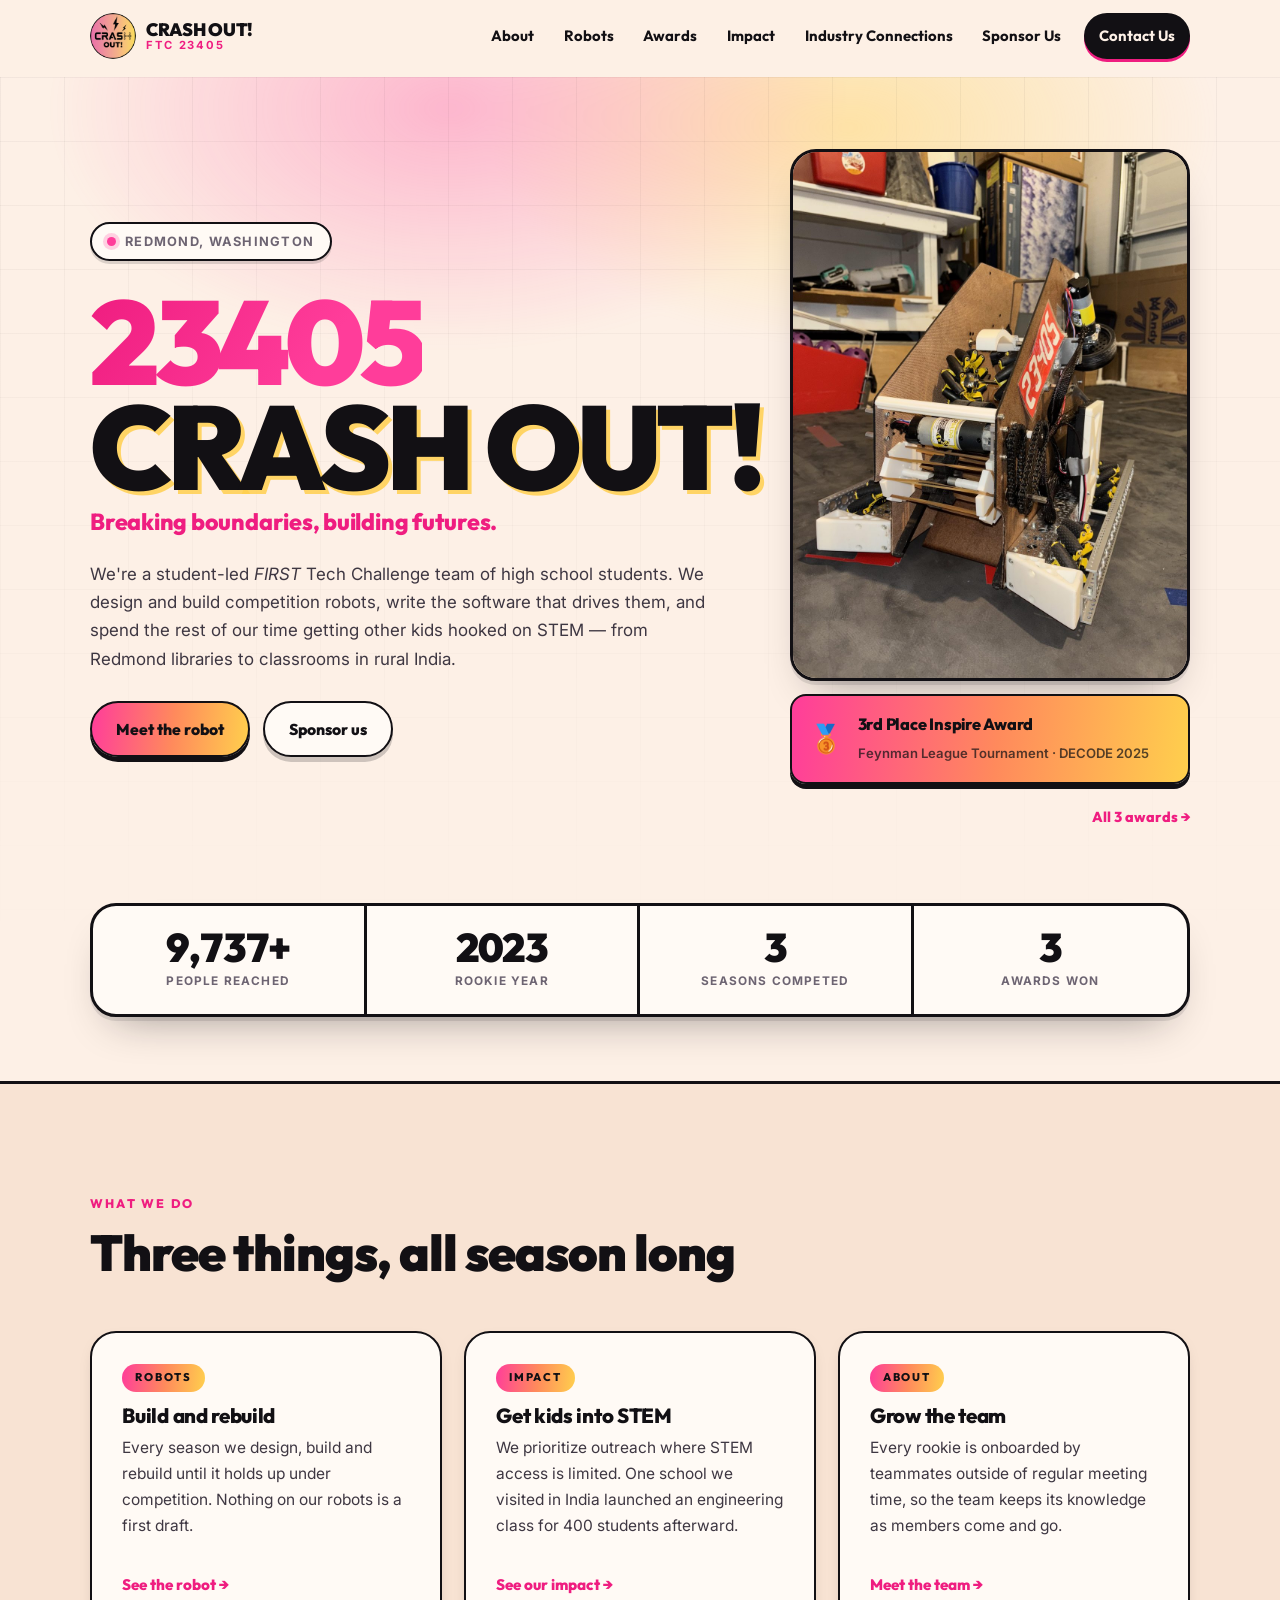
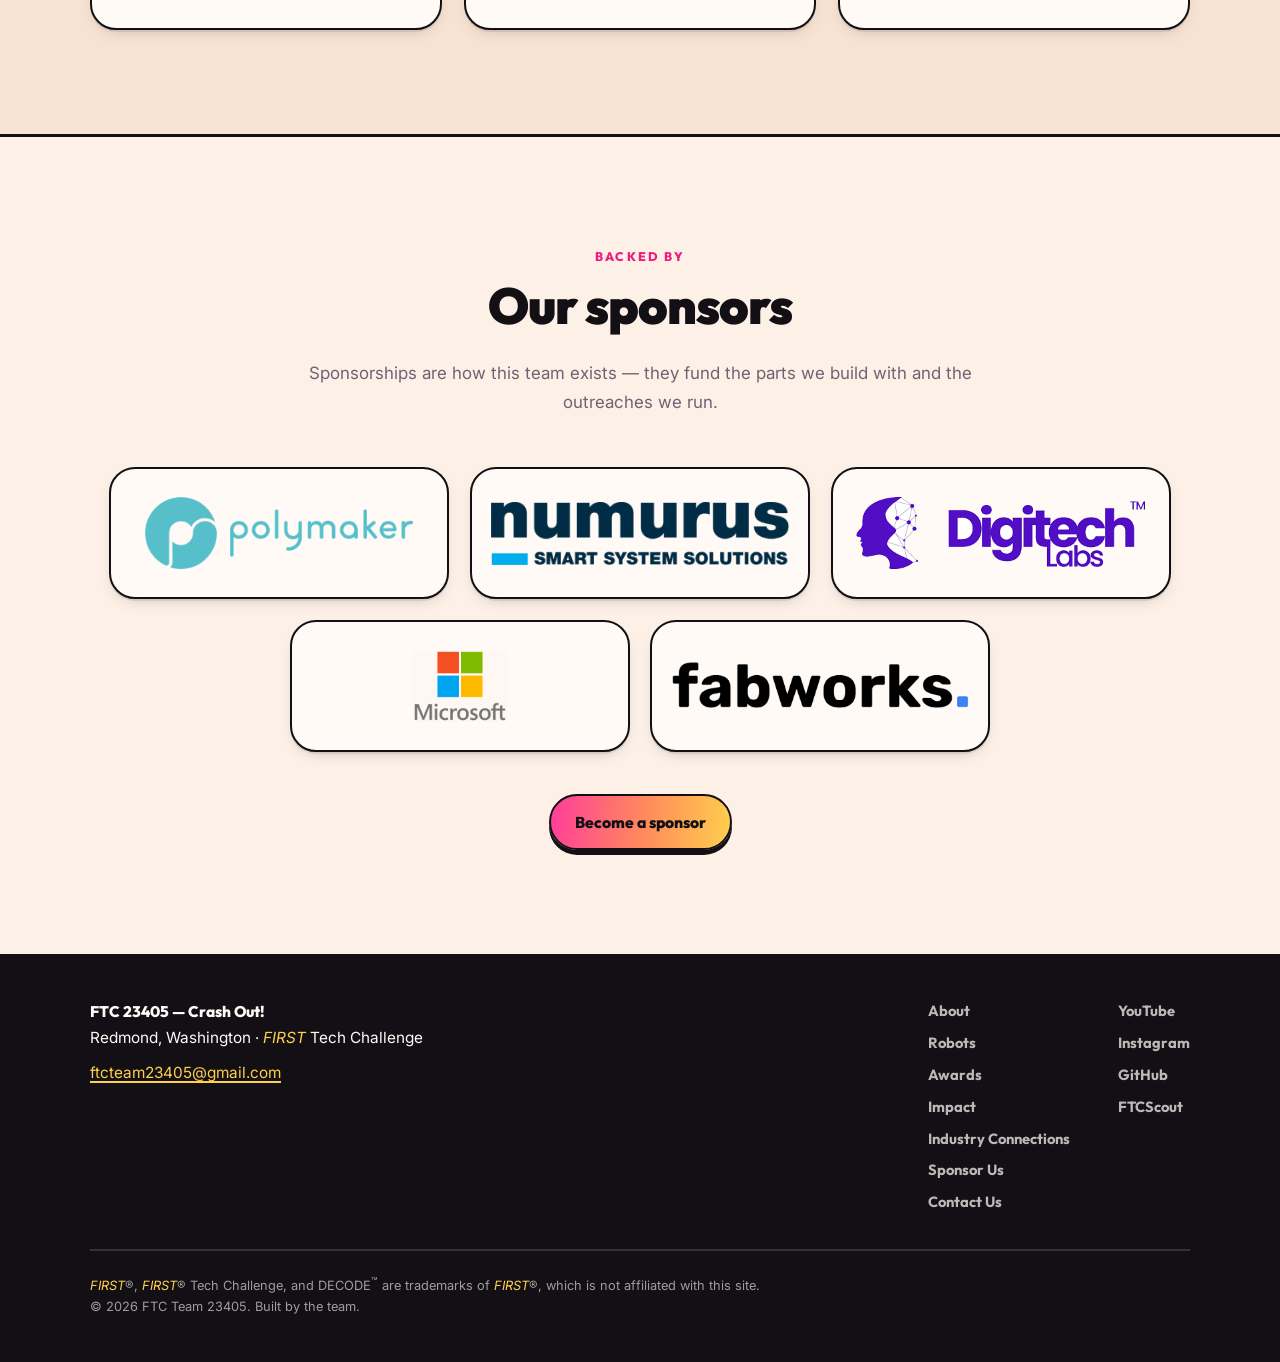
==== commit 62b7d3de: "Generate the favicon from the real team logo The tab icon was still the hand-drawn SVG mark I made b" ====
--- a/index.html
+++ b/index.html
@@ -14,7 +14,9 @@
 <meta property="og:image" content="https://ftc23405.github.io/assets/img/og-cover.png">
 <meta name="twitter:card" content="summary_large_image">
 
-<link rel="icon" href="assets/img/favicon.svg" type="image/svg+xml">
+<link rel="icon" href="assets/img/favicon.ico" sizes="any">
+<link rel="icon" href="assets/img/favicon-32.png" type="image/png" sizes="32x32">
+<link rel="icon" href="assets/img/icon-192.png" type="image/png" sizes="192x192">
 <link rel="apple-touch-icon" href="assets/img/apple-touch-icon.png">
 
 <link rel="preconnect" href="https://fonts.googleapis.com">
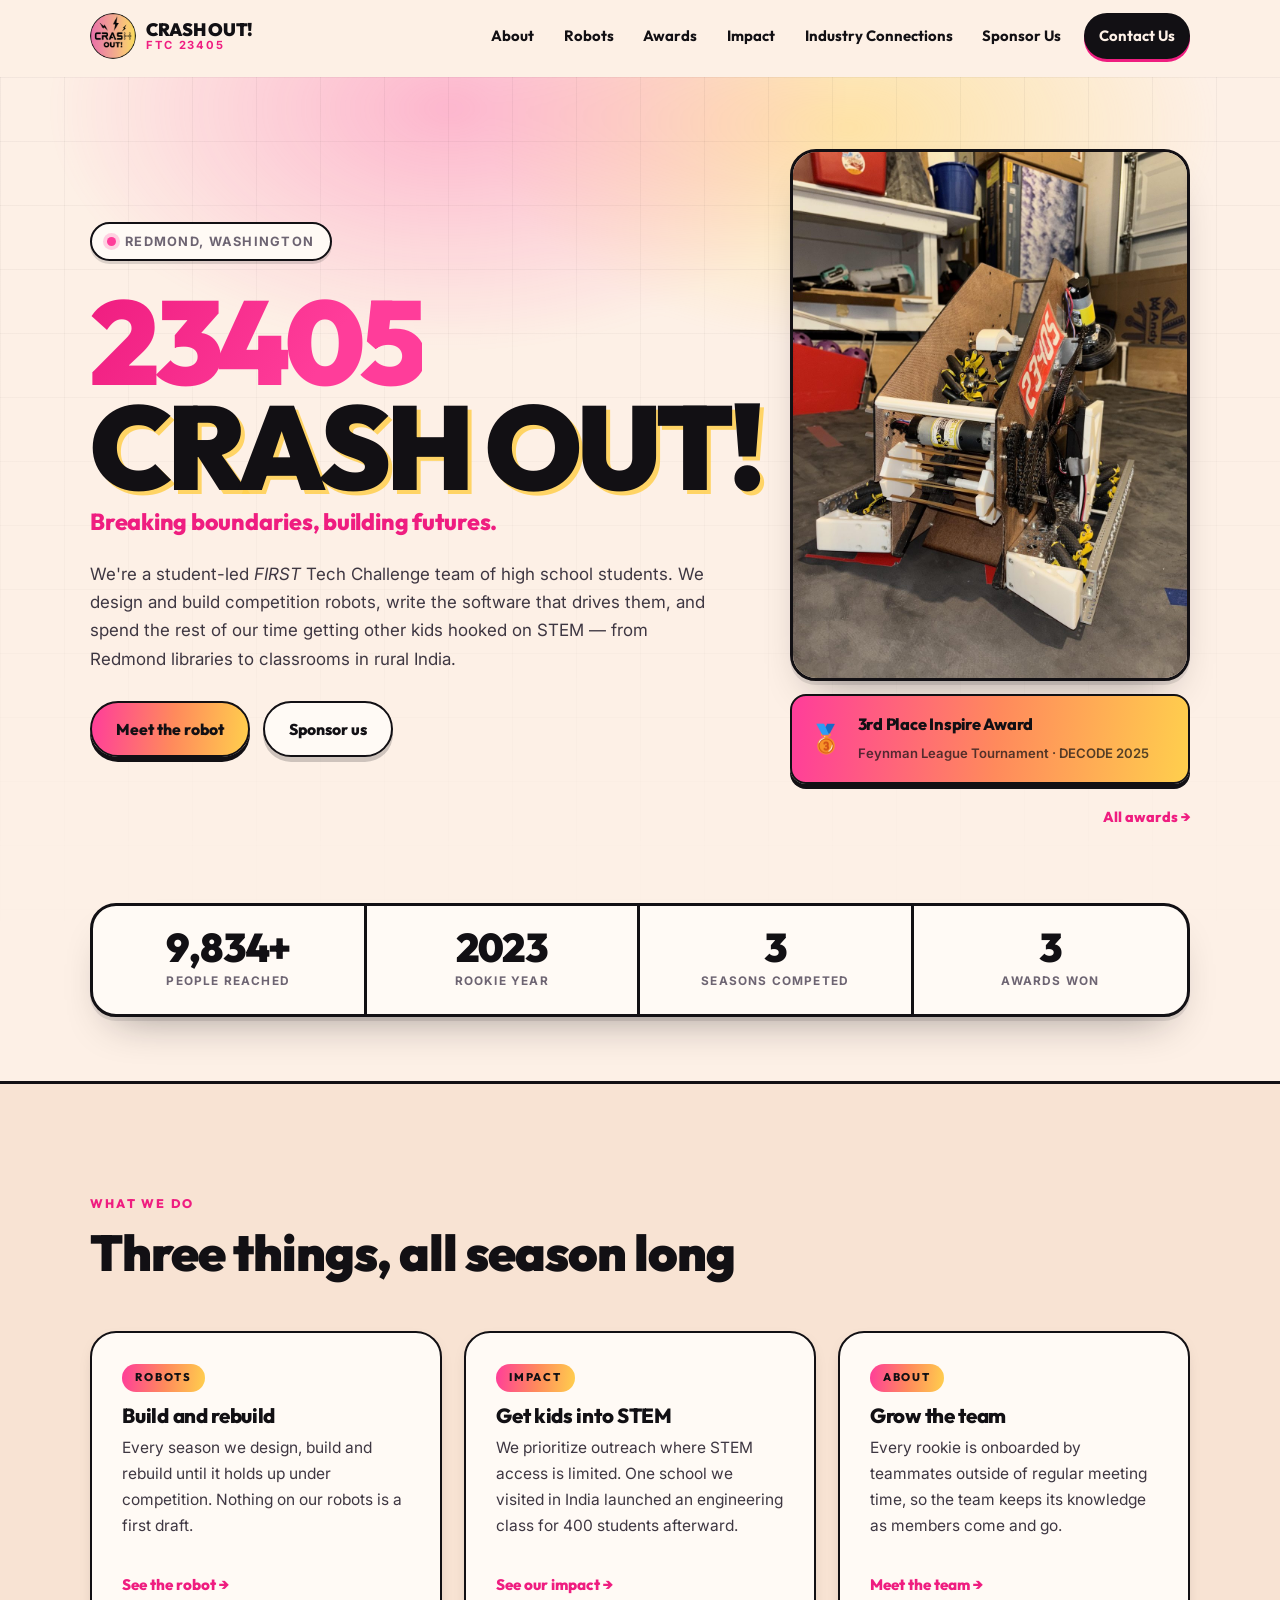
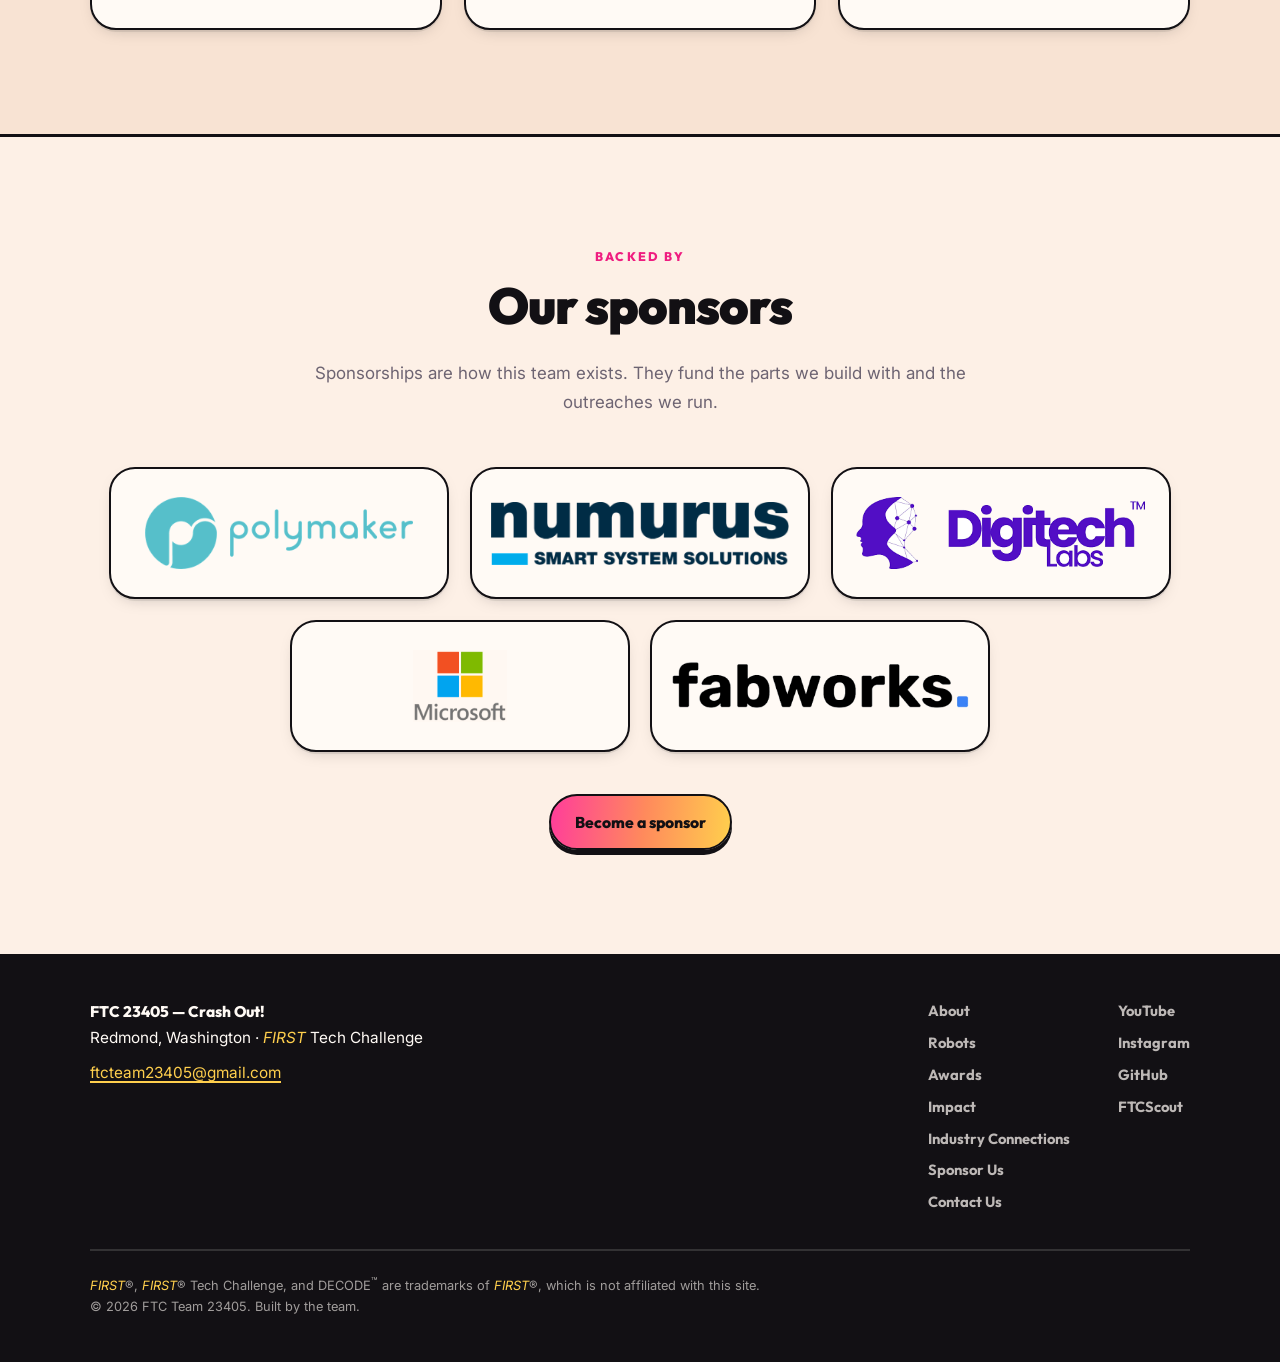
==== commit 3b01ff52: "fixed minor details in index.html" ====
--- a/index.html
+++ b/index.html
@@ -99,7 +99,7 @@
           <span>Feynman League Tournament &middot; DECODE 2025</span>
         </div>
       </div>
-      <p class="hero__badge-more"><a href="awards.html">All 3 awards &rarr;</a></p>
+      <p class="hero__badge-more"><a href="awards.html">All awards &rarr;</a></p>
     </div>
   </div>
 
@@ -163,7 +163,7 @@
       <p class="kicker">Backed by</p>
       <h2>Our sponsors</h2>
       <p class="section__sub">
-        Sponsorships are how this team exists &mdash; they fund the parts we build with and the
+        Sponsorships are how this team exists. They fund the parts we build with and the
         outreaches we run.
       </p>
     </header>
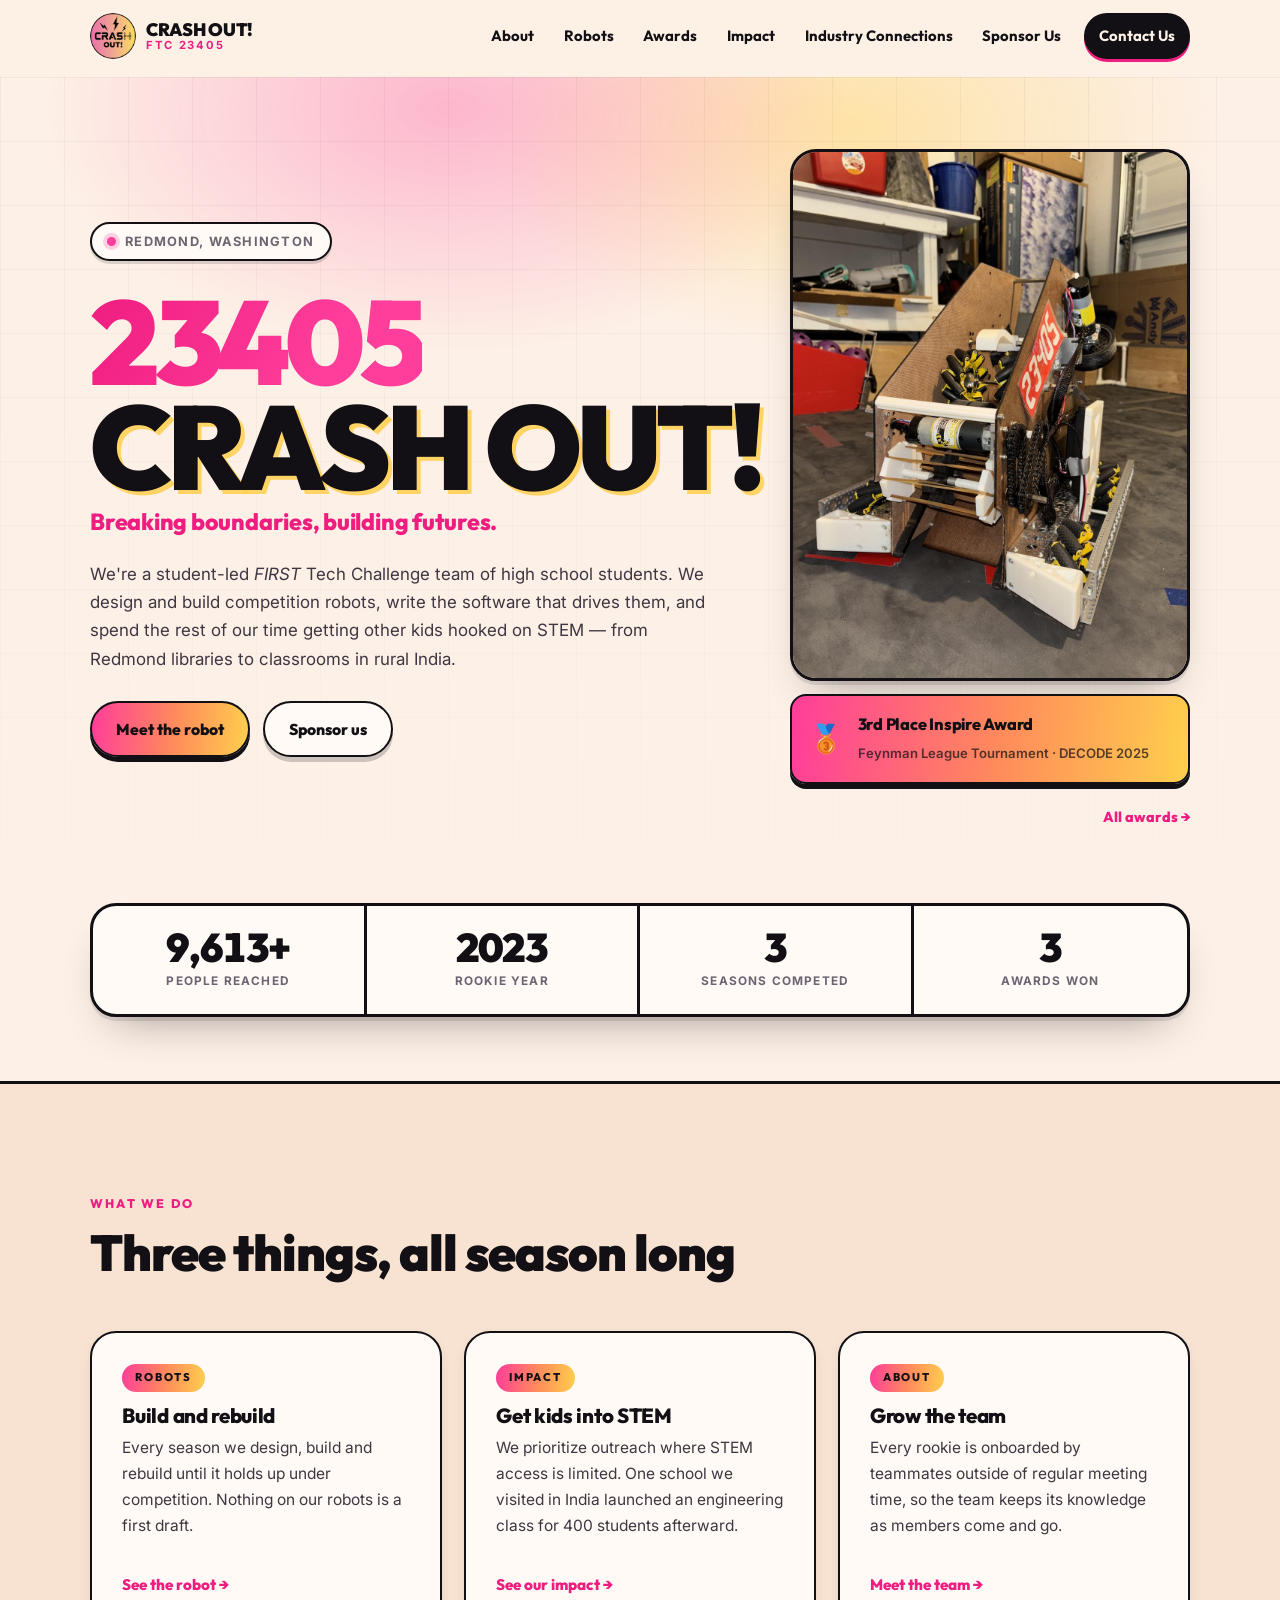
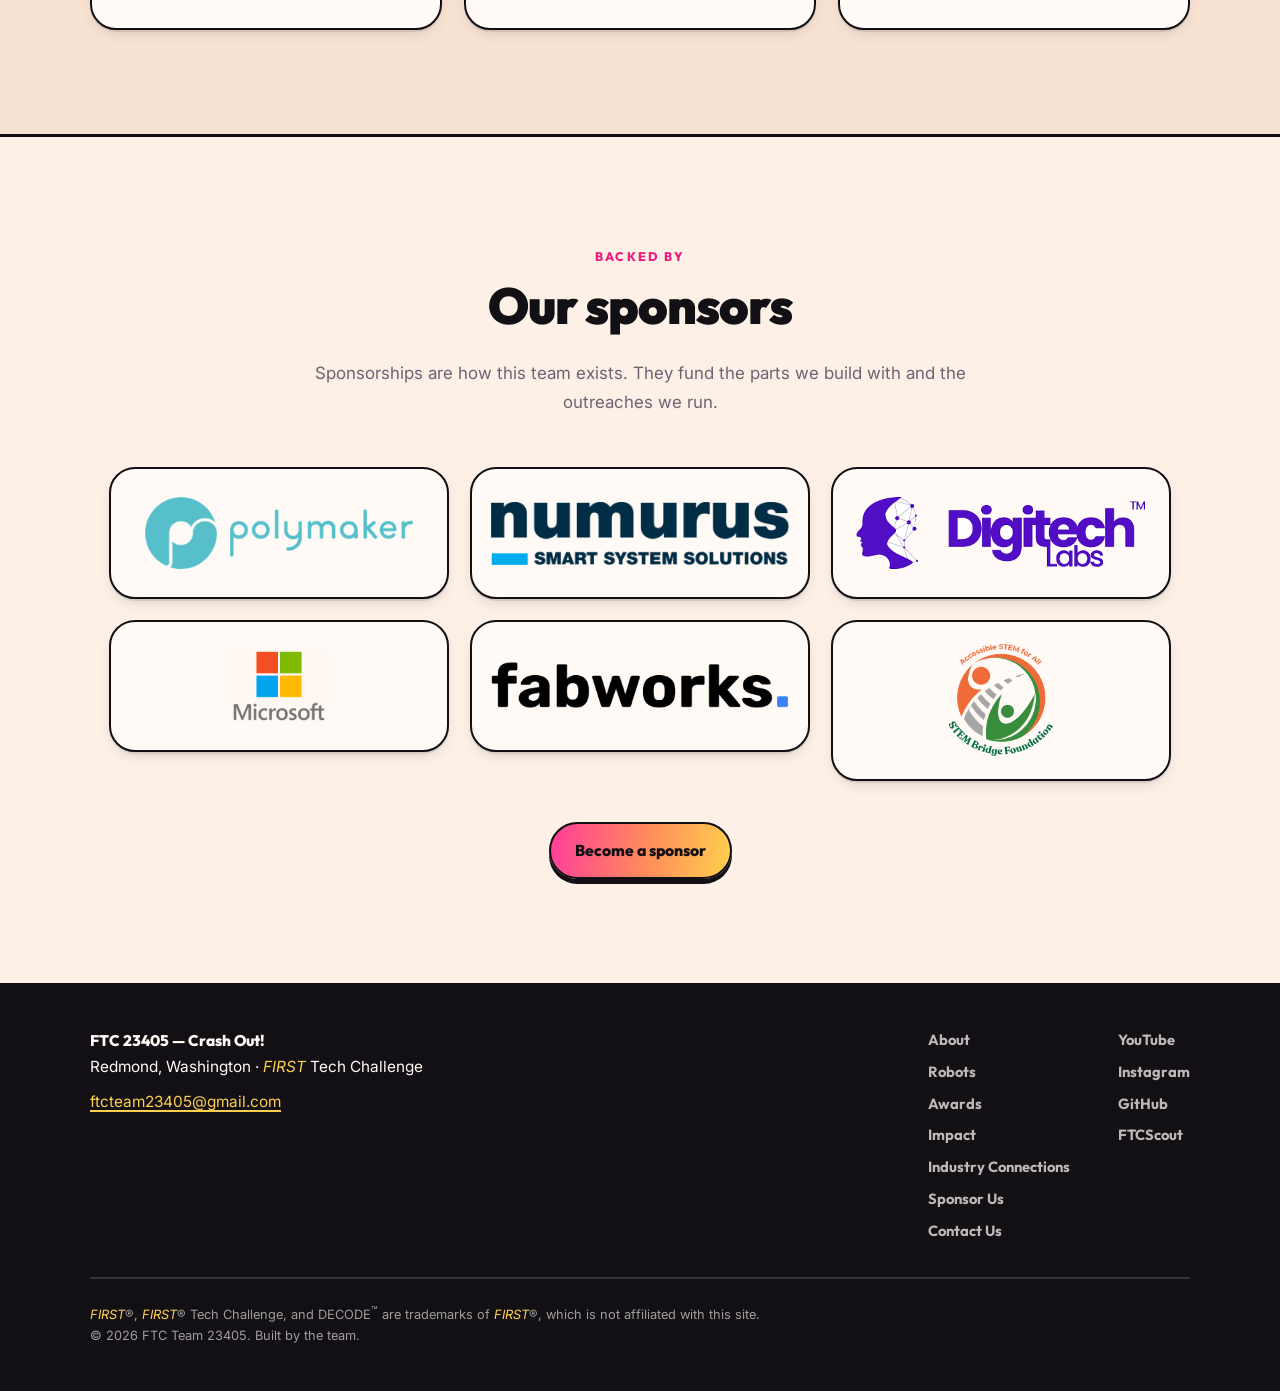
==== commit 0e597402: "Add STEM Bridge Foundation as a sponsor Sixth sponsor, on the strip in index.html and the list in sp" ====
--- a/index.html
+++ b/index.html
@@ -194,6 +194,11 @@
           <img src="assets/img/sponsors/fabworks.png" alt="Fabworks" loading="lazy" width="445" height="73">
         </a>
       </li>
+      <li class="sponsor sponsor--badge">
+        <a href="https://www.stembridgefoundation.org/" target="_blank" rel="noopener">
+          <img src="assets/img/sponsors/stem-bridge-foundation.png" alt="STEM Bridge Foundation" loading="lazy" width="649" height="700">
+        </a>
+      </li>
     </ul>
 
     <p class="center-cta reveal"><a class="btn btn--primary" href="sponsor.html">Become a sponsor</a></p>
--- a/assets/css/style.css
+++ b/assets/css/style.css
@@ -653,6 +653,10 @@
 /* Cap height AND width so wide wordmarks and squarer stacked marks land at a
    similar visual weight instead of the square ones looking tiny. */
 .sponsor img { max-height: 72px; max-width: 100%; width: auto; object-fit: contain; }
+/* Circular or portrait badges are height-bound, so the 72px cap collapses their width
+   to a fraction of a wordmark's and the lettering stops resolving. Give them more room;
+   the tile grows with them and the wordmark rows are unaffected. */
+.sponsor--badge img { max-height: 112px; }
 .sponsor__fallback {
   font-family: var(--ff-display); font-weight: 800; font-size: 1.15rem;
   color: var(--ink); text-align: center; letter-spacing: -.01em;
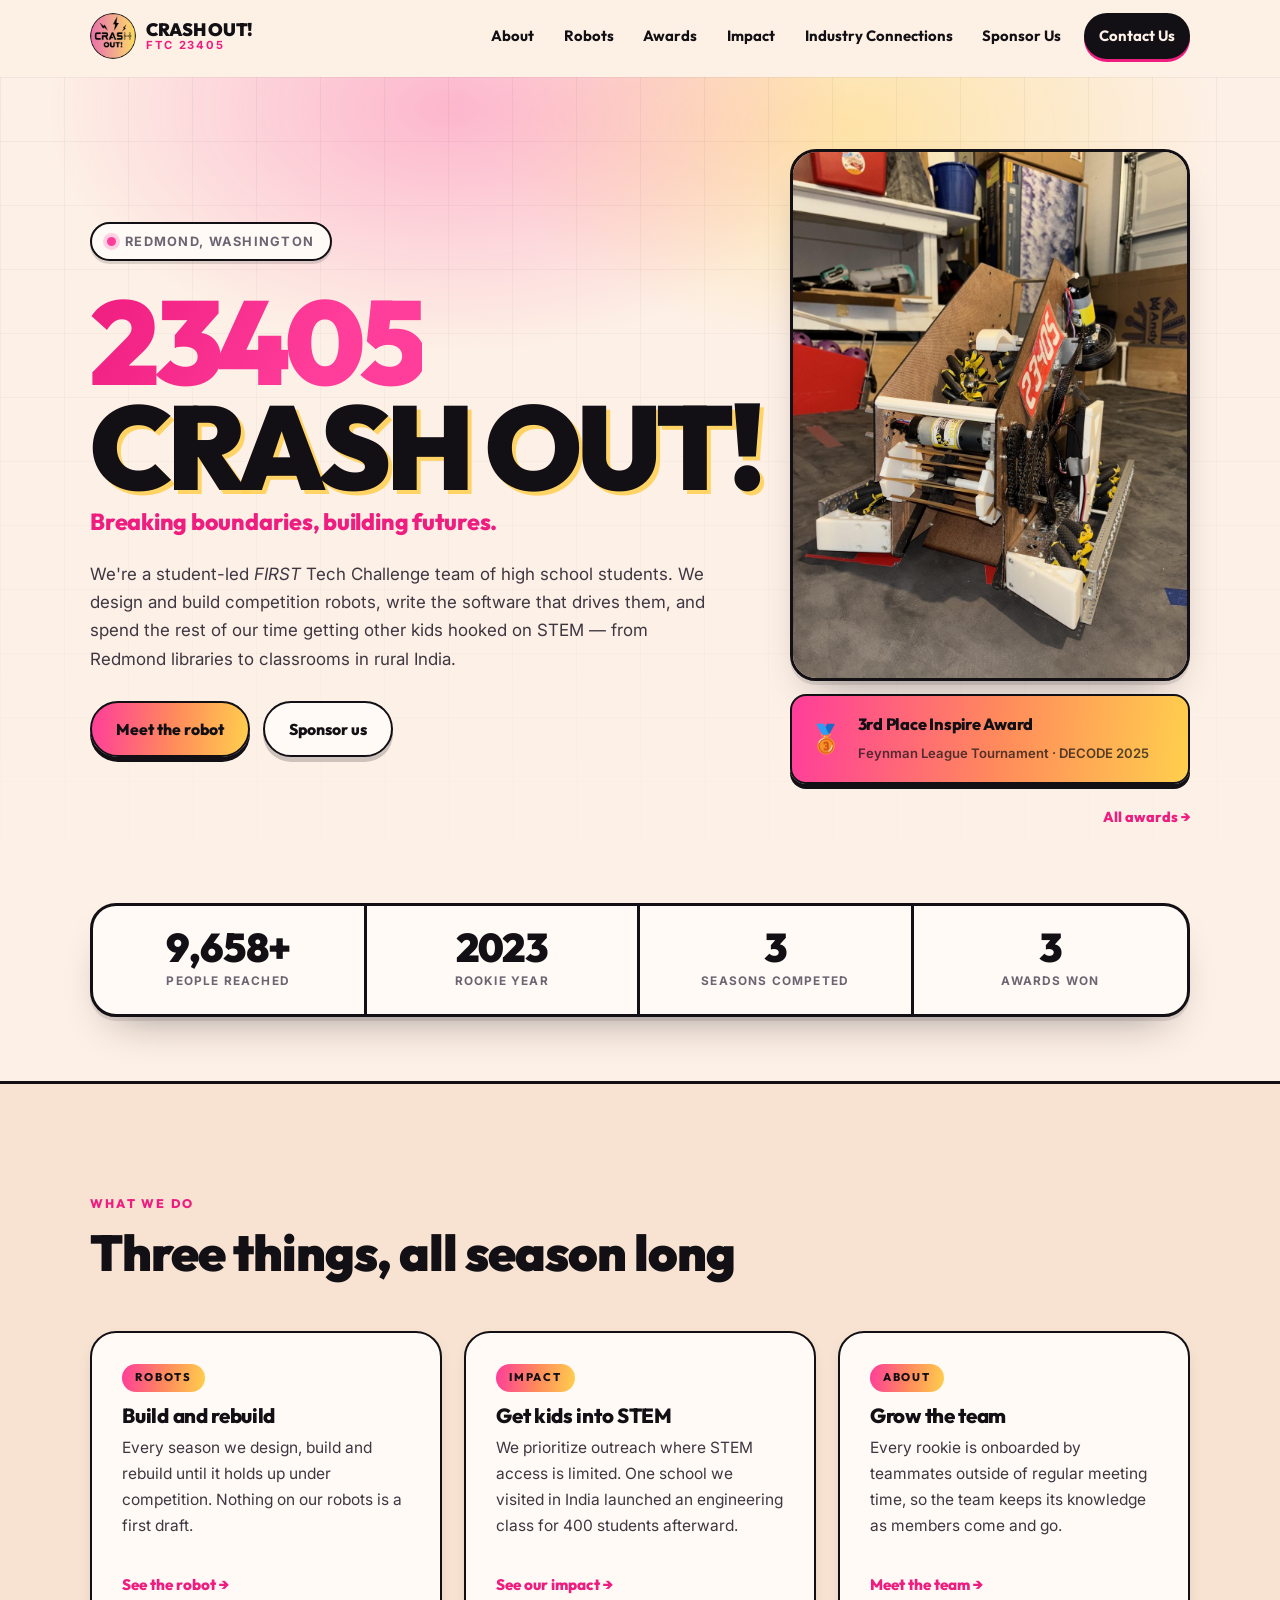
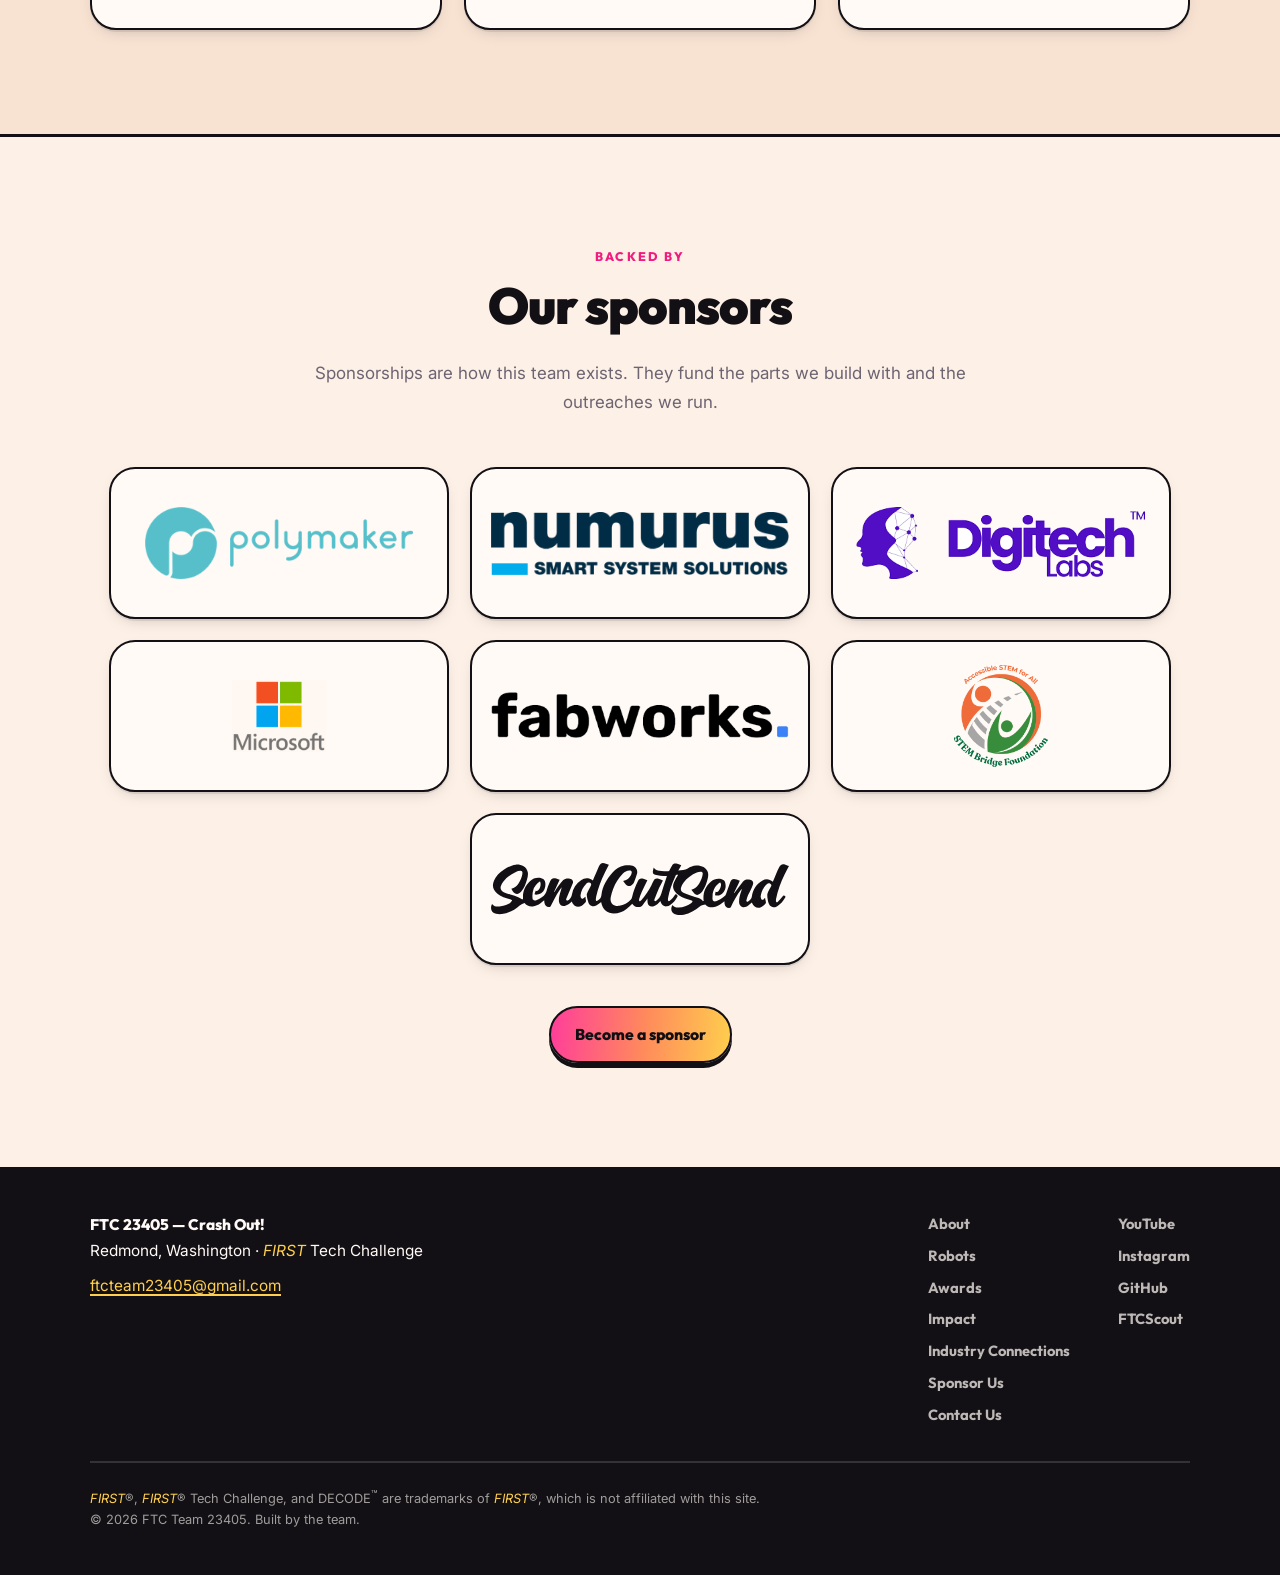
==== commit 2a388519: "Add SendCutSend as a sponsor Seventh sponsor, on the strip in index.html and the list in sponsor.htm" ====
--- a/index.html
+++ b/index.html
@@ -199,6 +199,11 @@
           <img src="assets/img/sponsors/stem-bridge-foundation.png" alt="STEM Bridge Foundation" loading="lazy" width="649" height="700">
         </a>
       </li>
+      <li class="sponsor">
+        <a href="https://sendcutsend.com/" target="_blank" rel="noopener">
+          <img src="assets/img/sponsors/sendcutsend.svg" alt="SendCutSend" loading="lazy" width="900" height="162">
+        </a>
+      </li>
     </ul>
 
     <p class="center-cta reveal"><a class="btn btn--primary" href="sponsor.html">Become a sponsor</a></p>
--- a/assets/css/style.css
+++ b/assets/css/style.css
@@ -644,7 +644,7 @@
    down to ~35px tall, which makes taglines unreadable. */
 .sponsor { flex: 1 1 270px; max-width: 340px; }
 .sponsor a {
-  display: grid; place-items: center; min-height: 132px;
+  display: grid; place-items: center; min-height: 152px;
   background: var(--paper); border: 2.5px solid var(--ink); border-radius: var(--r-lg);
   padding: 1.4rem 1.2rem; box-shadow: var(--shadow-sm);
   transition: transform .2s ease, box-shadow .2s ease;
@@ -653,10 +653,14 @@
 /* Cap height AND width so wide wordmarks and squarer stacked marks land at a
    similar visual weight instead of the square ones looking tiny. */
 .sponsor img { max-height: 72px; max-width: 100%; width: auto; object-fit: contain; }
-/* Circular or portrait badges are height-bound, so the 72px cap collapses their width
-   to a fraction of a wordmark's and the lettering stops resolving. Give them more room;
-   the tile grows with them and the wordmark rows are unaffected. */
-.sponsor--badge img { max-height: 112px; }
+/* Circular or portrait badges are height-bound, so the 72px cap collapses their width to a
+   fraction of a wordmark's and the lettering stops resolving. They get a taller cap instead,
+   and the 152px min-height above is what pays for it: tiles are border-box, so the shared
+   1.4rem padding leaves exactly 102px inside. The badge fills that with the same breathing
+   room every other logo gets, and no tile is taller than its neighbours. The alternative --
+   keeping tiles at 132px and trimming this one's padding -- also lines the rows up, but the
+   badge then sits edge to edge and reads as cramped next to the airy wordmarks. */
+.sponsor--badge img { max-height: 102px; }
 .sponsor__fallback {
   font-family: var(--ff-display); font-weight: 800; font-size: 1.15rem;
   color: var(--ink); text-align: center; letter-spacing: -.01em;
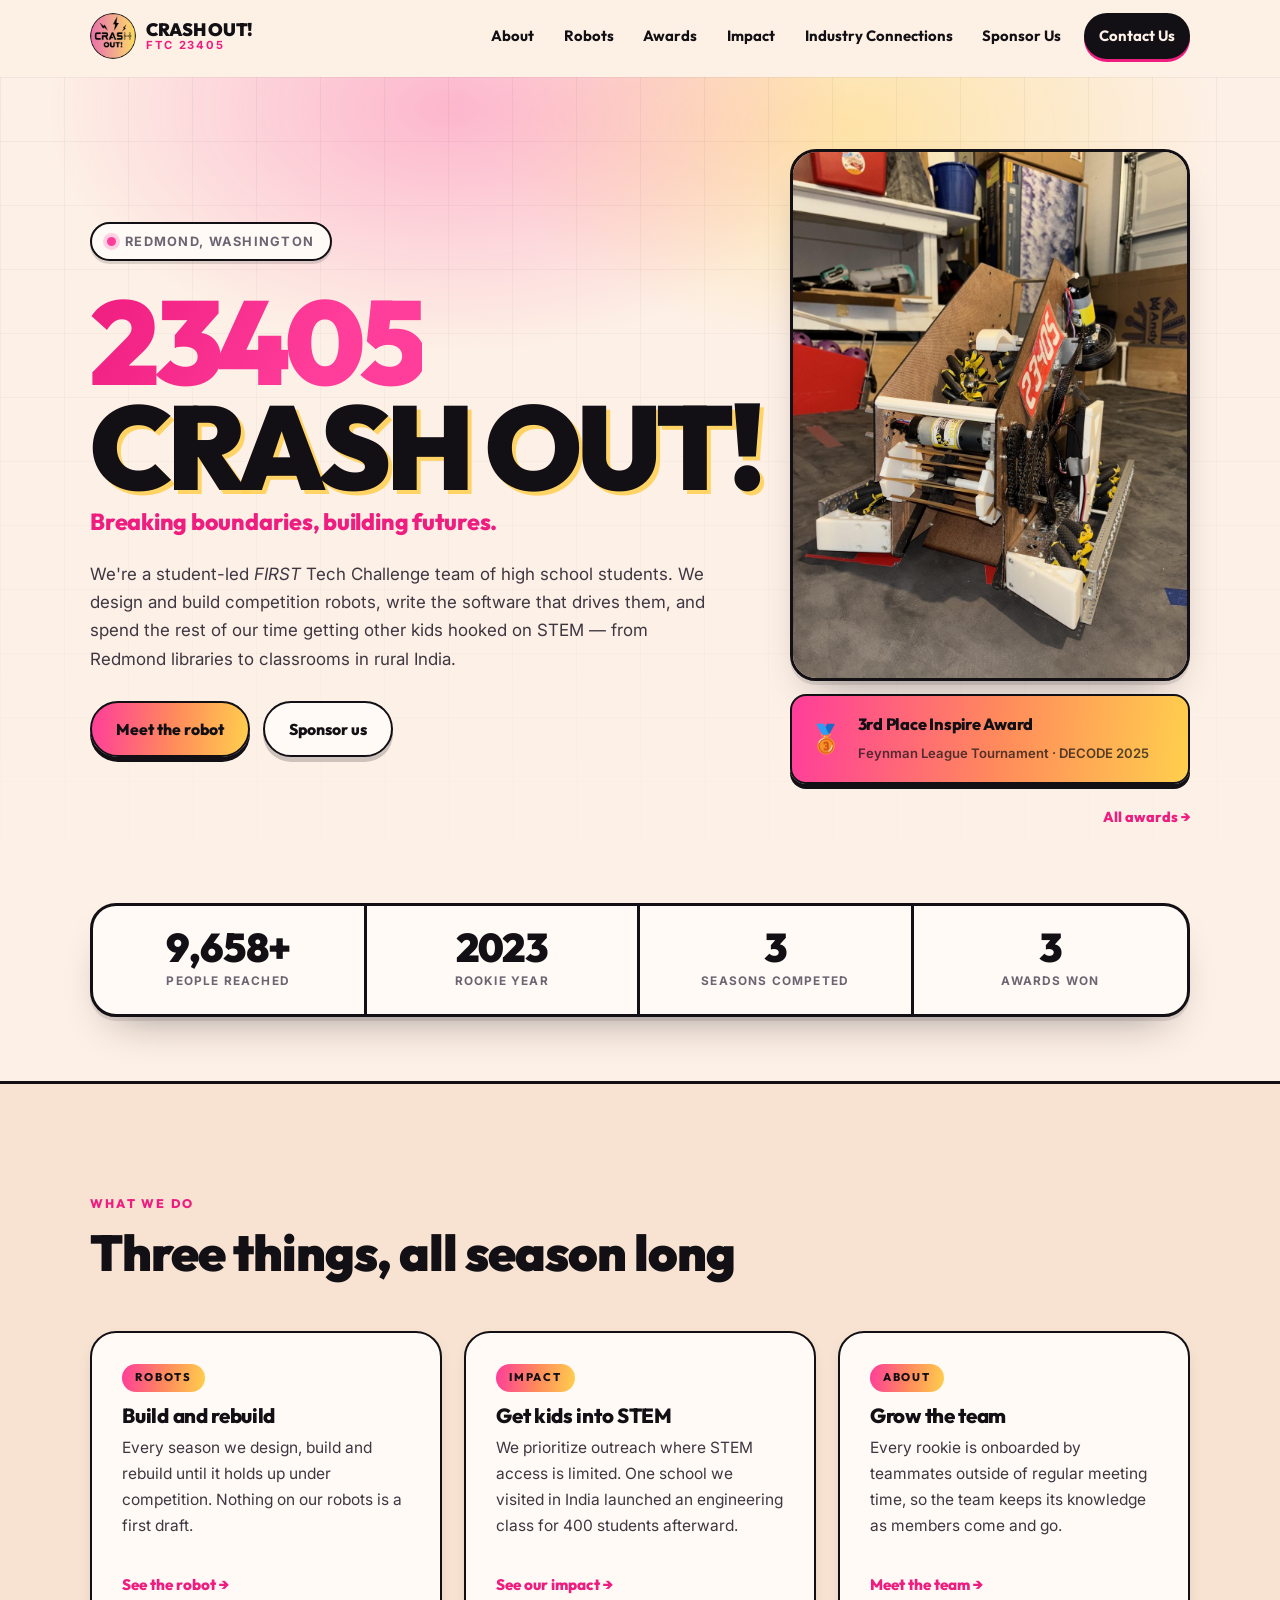
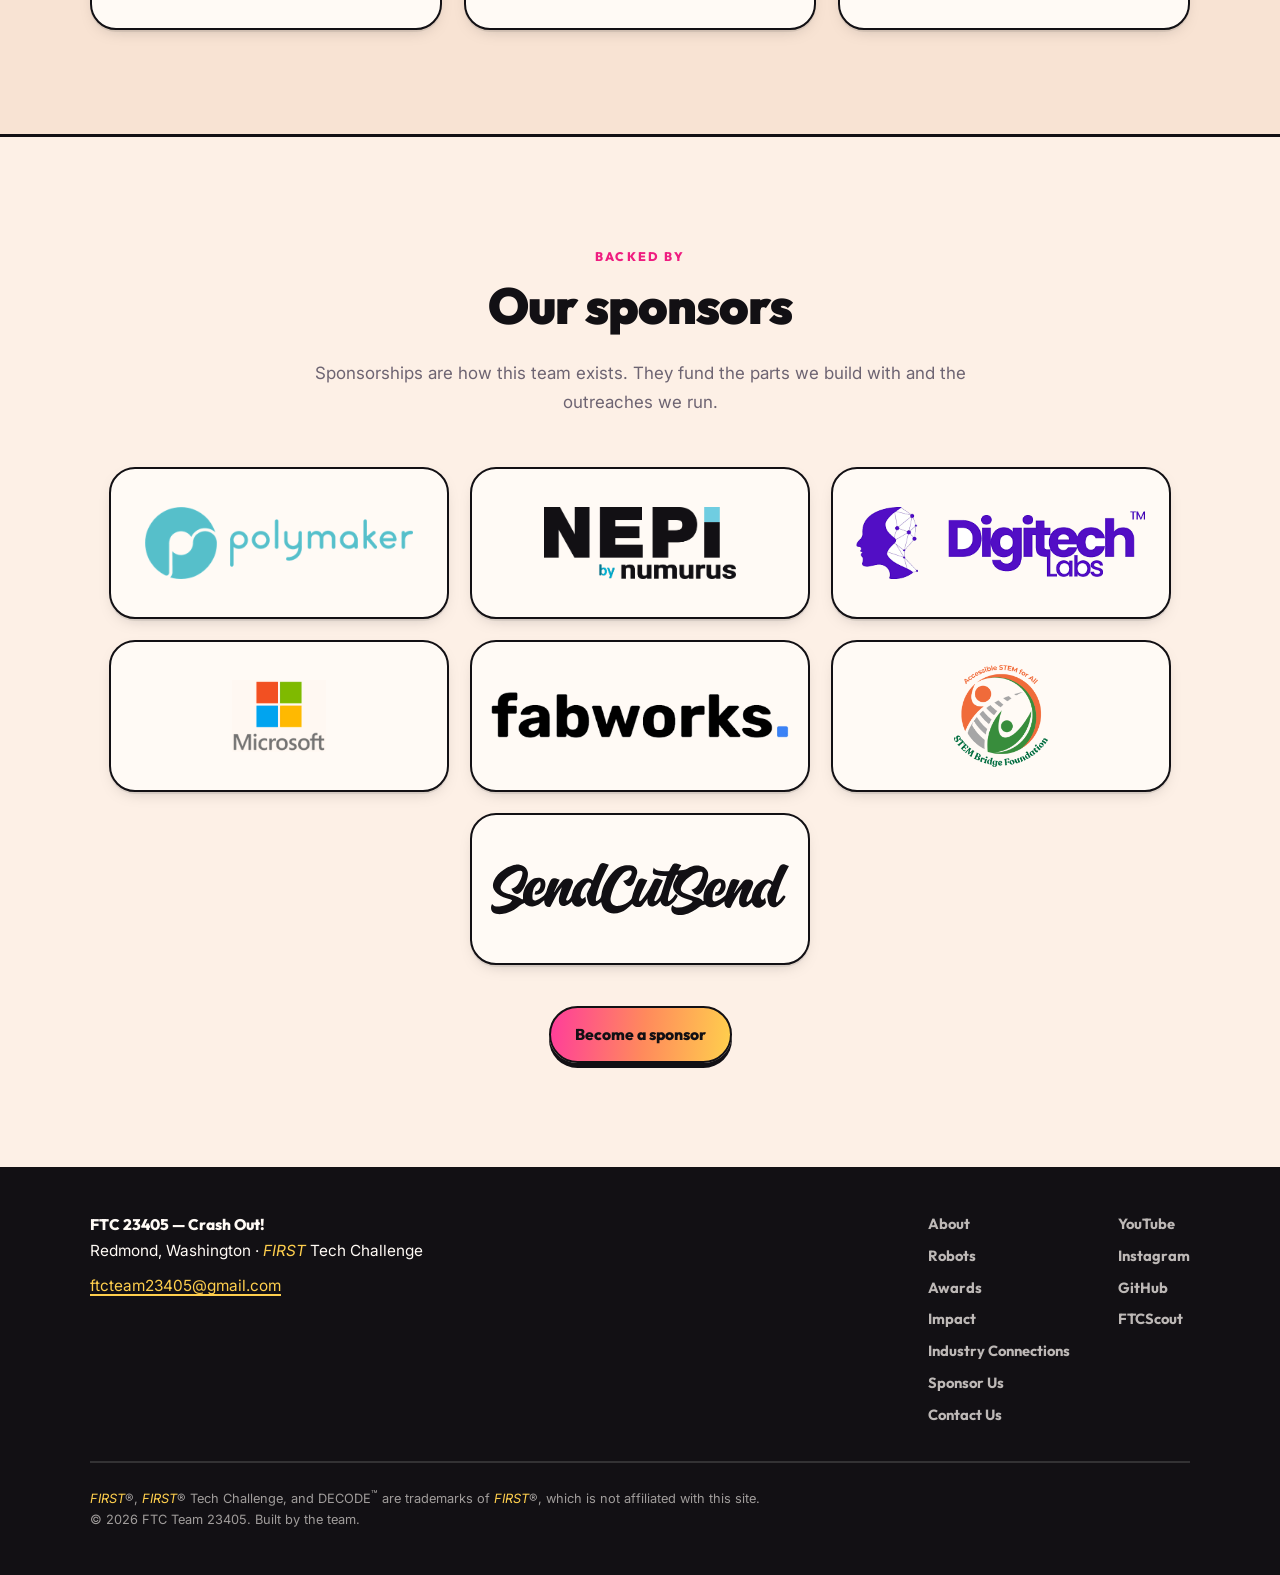
==== commit 4c48e025: "Swap the Numurus mark for the NEPI wordmark, keyed transparent The supplied logo ships with a near-b" ====
--- a/index.html
+++ b/index.html
@@ -176,7 +176,7 @@
       </li>
       <li class="sponsor">
         <a href="https://numurus.com/" target="_blank" rel="noopener">
-          <img src="assets/img/sponsors/numurus.png" alt="Numurus" loading="lazy" width="700" height="148">
+          <img src="assets/img/sponsors/numurus.png" alt="NEPI by Numurus" loading="lazy" width="1010" height="378">
         </a>
       </li>
       <li class="sponsor">
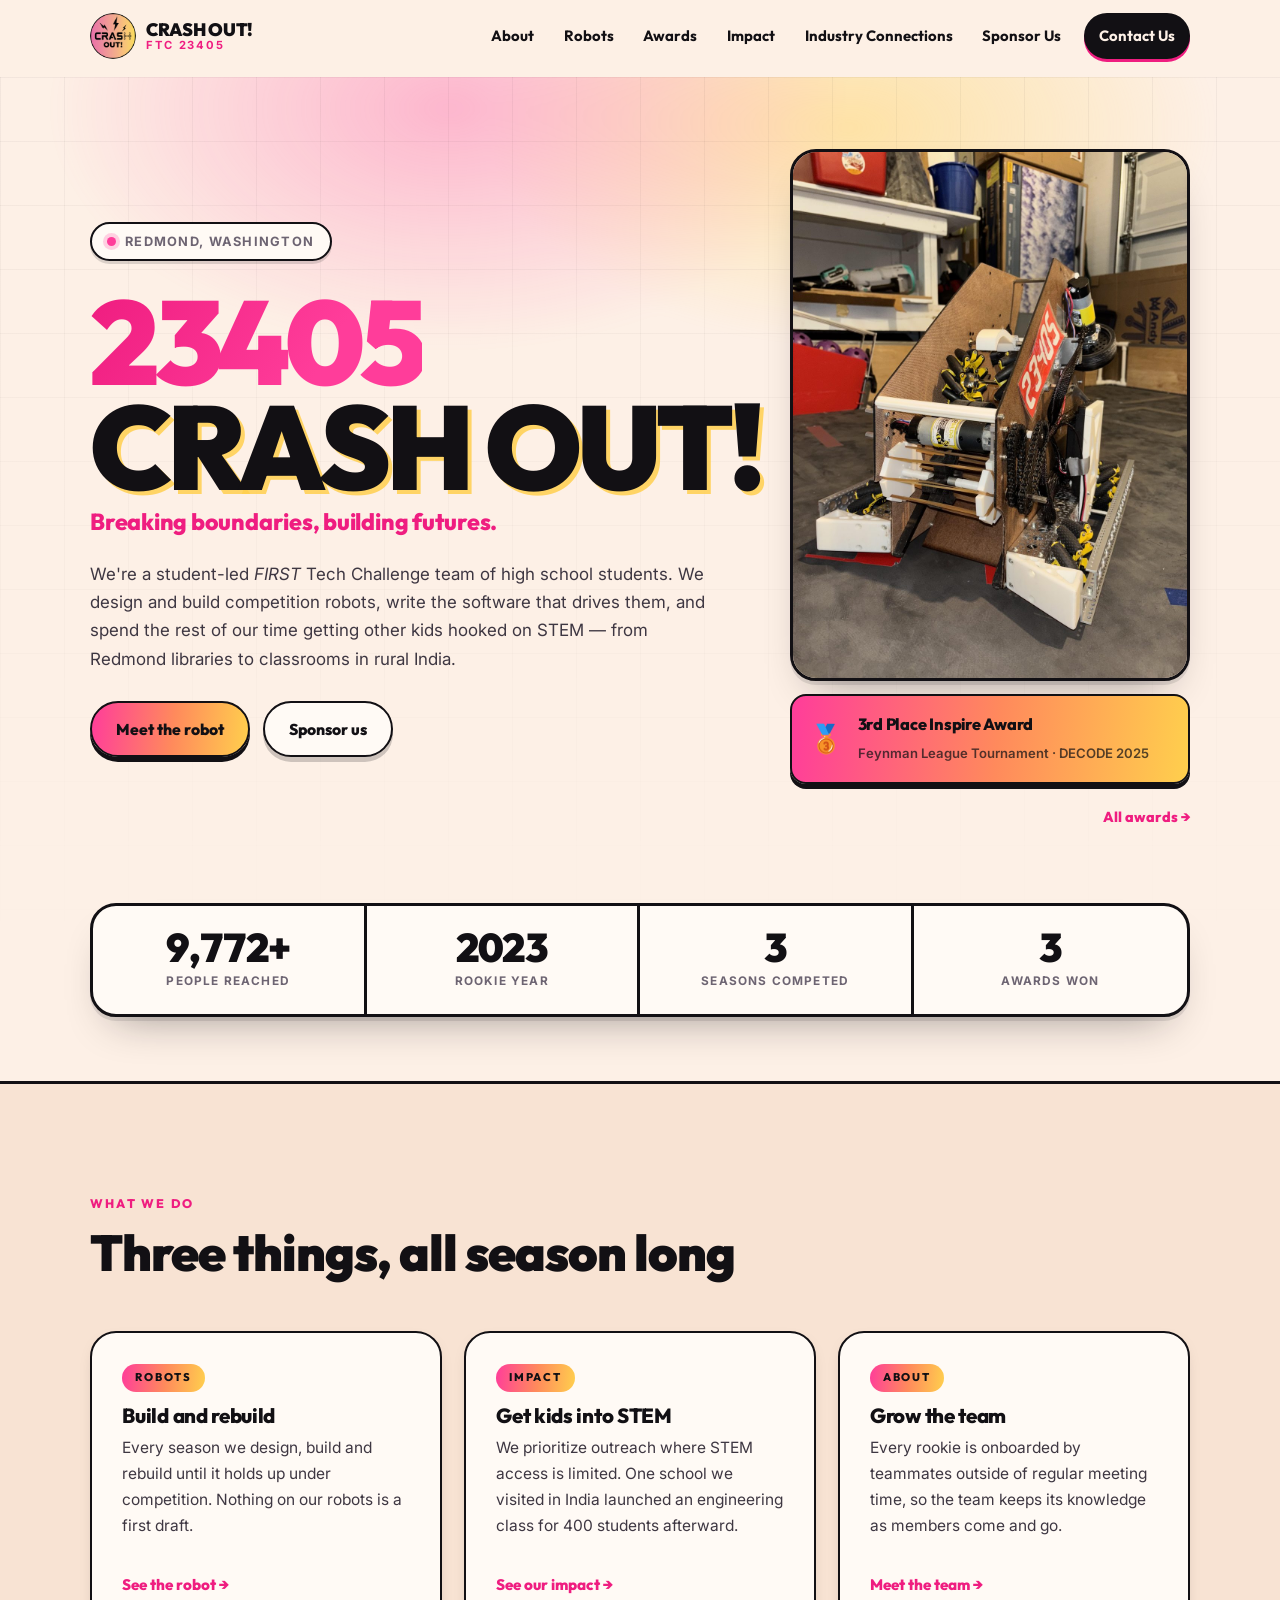
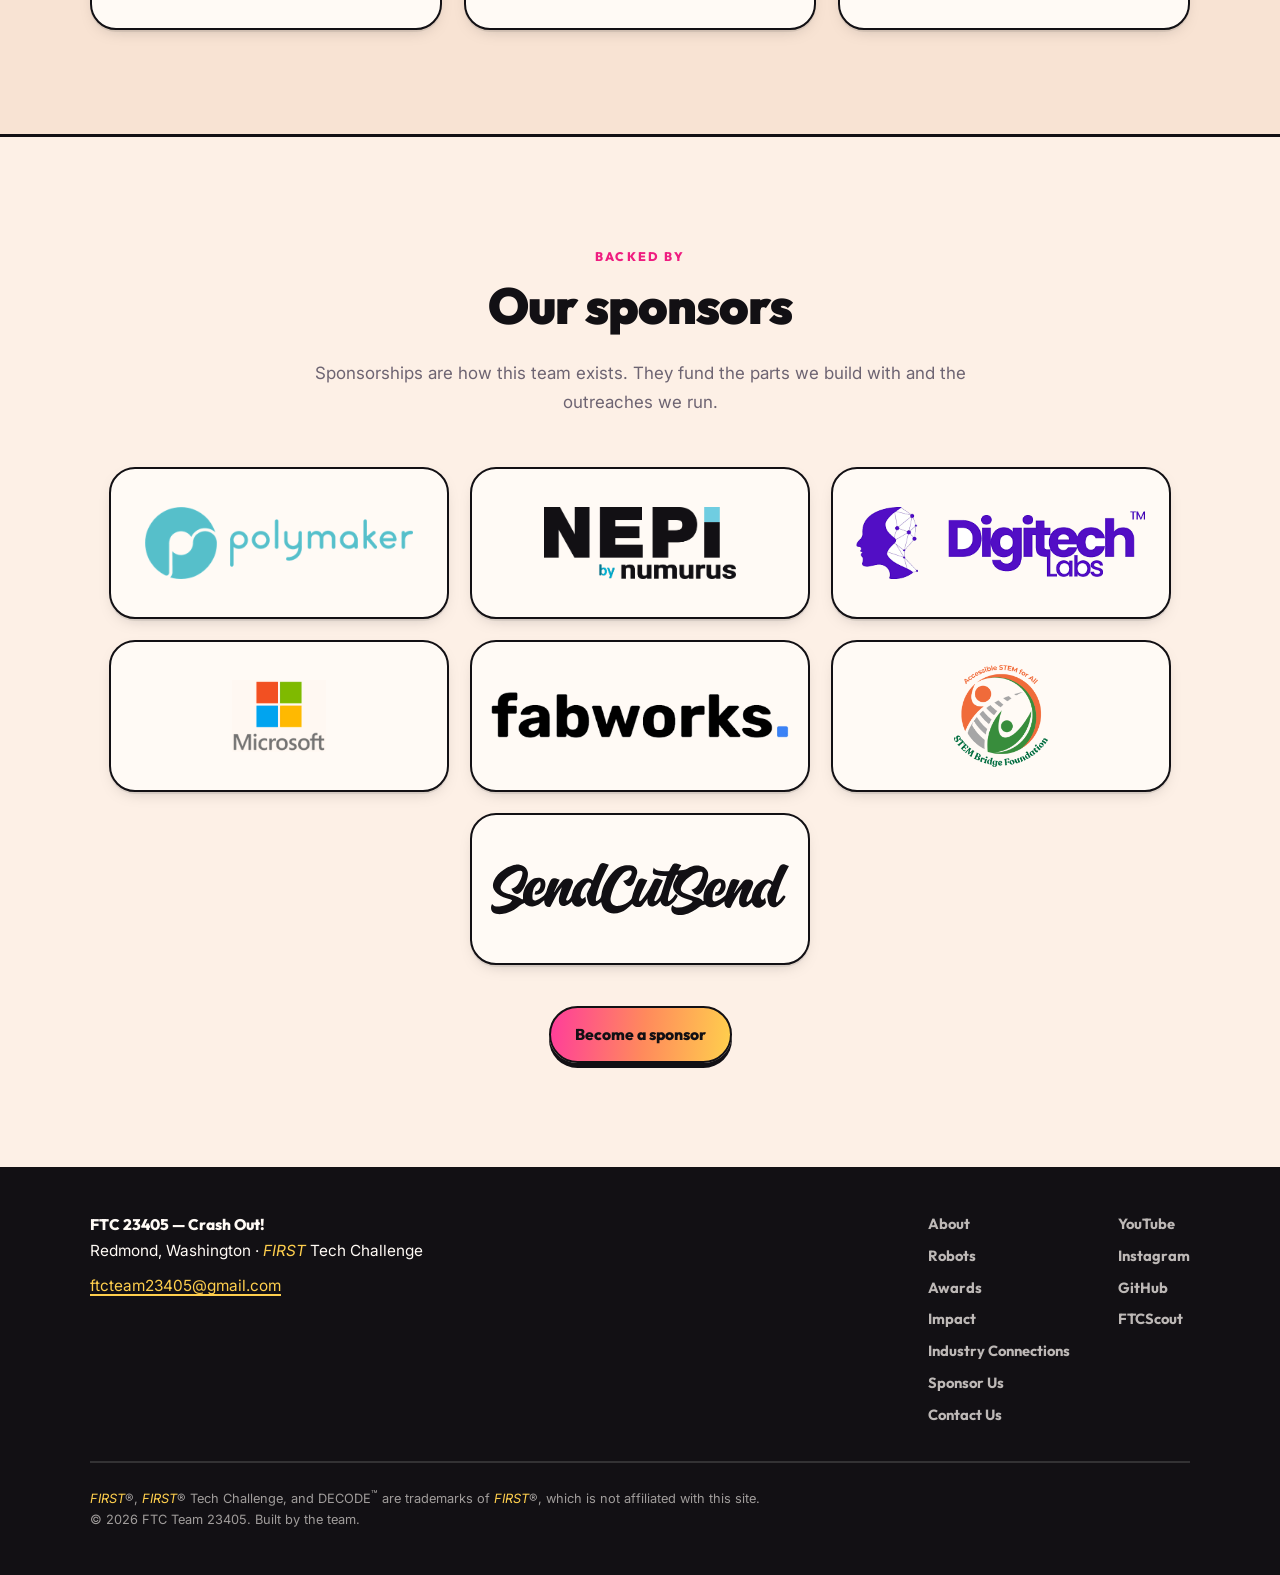
==== commit da6e5fb5: "Separate title segments with a middot, tighten the about copy Swaps the em dash for a middot in all " ====
--- a/index.html
+++ b/index.html
@@ -3,7 +3,7 @@
 <head>
 <meta charset="utf-8">
 <meta name="viewport" content="width=device-width, initial-scale=1">
-<title>Crash Out! &mdash; FTC Team 23405</title>
+<title>Crash Out! &middot; FTC Team 23405</title>
 <meta name="description" content="FIRST Tech Challenge Team 23405 &quot;Crash Out!&quot; from Redmond, Washington. Breaking boundaries, building futures.">
 <meta name="theme-color" content="#fdf0e6">
 
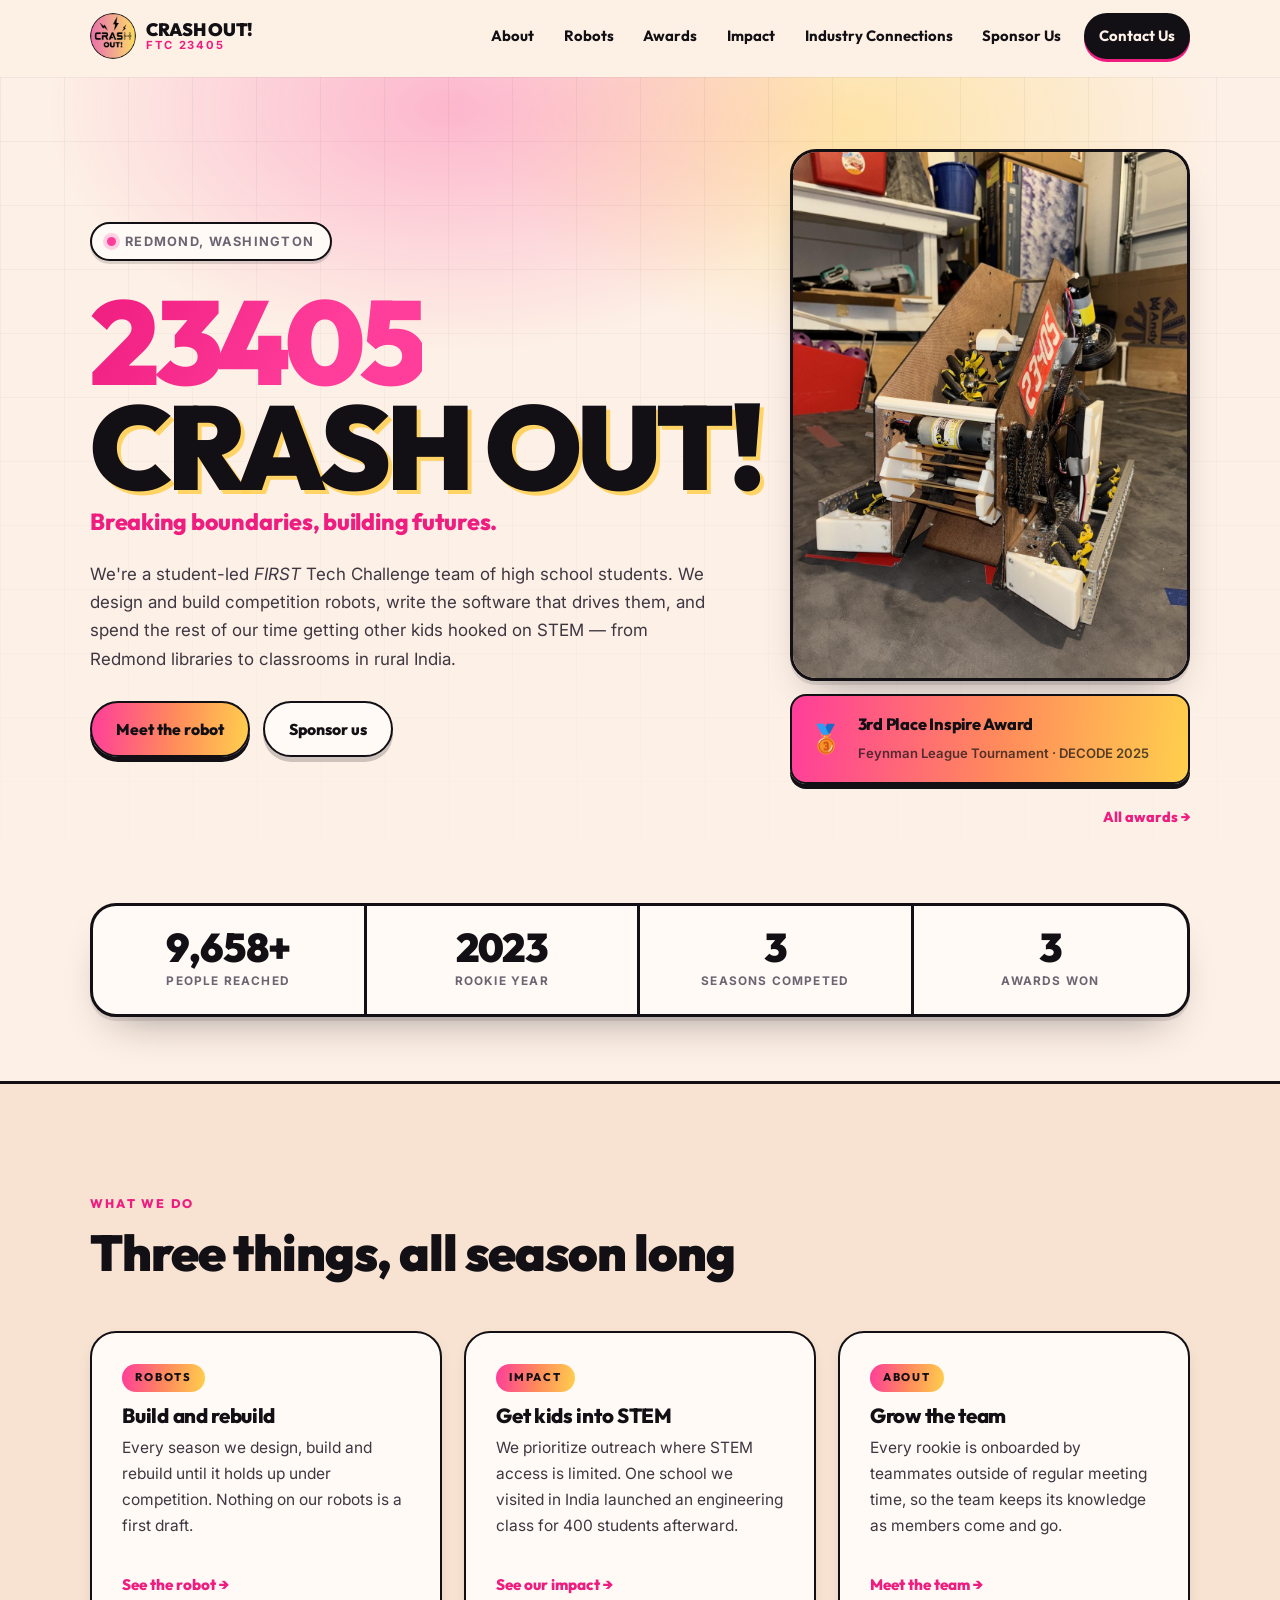
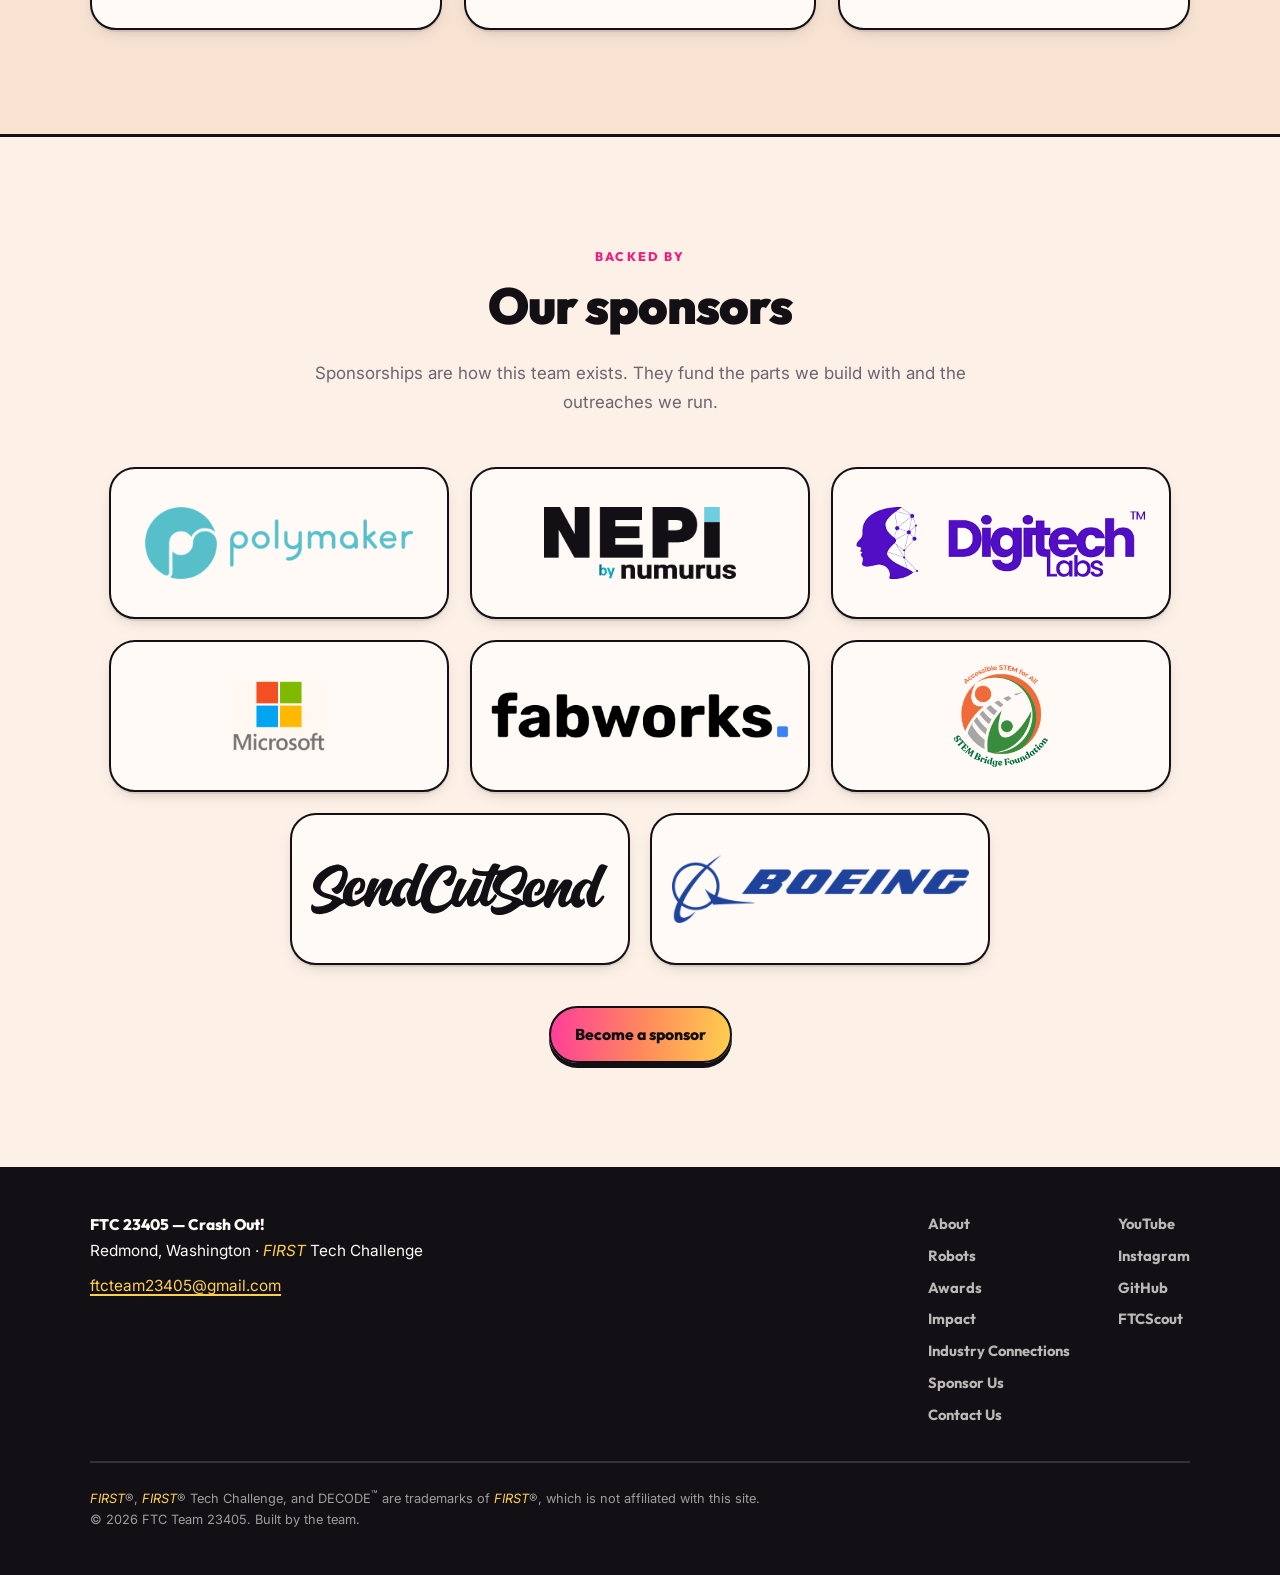
==== commit 2ac66506: "Add Boeing as a sponsor Eighth sponsor, on the strip in index.html and the list in sponsor.html, lin" ====
--- a/index.html
+++ b/index.html
@@ -204,6 +204,11 @@
           <img src="assets/img/sponsors/sendcutsend.svg" alt="SendCutSend" loading="lazy" width="900" height="162">
         </a>
       </li>
+      <li class="sponsor">
+        <a href="https://www.boeing.com/" target="_blank" rel="noopener">
+          <img src="assets/img/sponsors/boeing.png" alt="Boeing" loading="lazy" width="700" height="160">
+        </a>
+      </li>
     </ul>
 
     <p class="center-cta reveal"><a class="btn btn--primary" href="sponsor.html">Become a sponsor</a></p>
